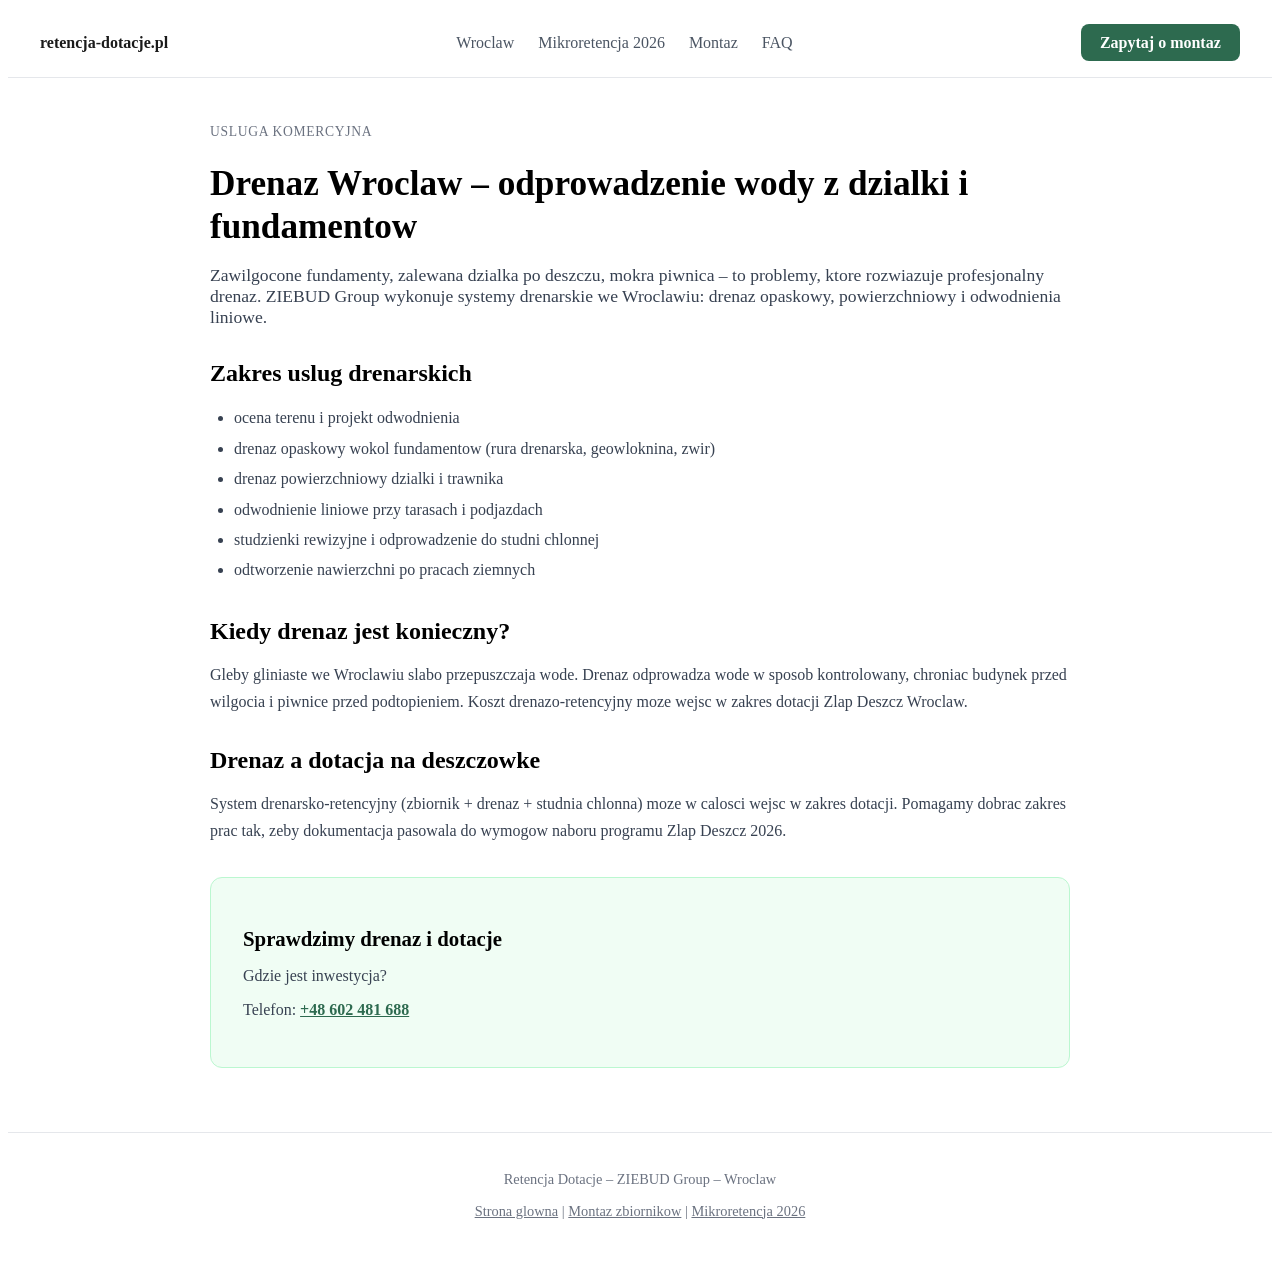
==== drenaz.html @ c76299e3 "add: strona drenaz.html – SEO fraza drenaż Wrocław This HTML file provides information about drainag" ====
<!DOCTYPE html>
<html lang="pl">
<head>
<meta charset="utf-8"/>
<meta name="viewport" content="width=device-width, initial-scale=1"/>
<title>Drenaz Wroclaw – montaz systemow drenarskich | Retencja Dotacje</title>
<meta name="description" content="Profesjonalny drenaz opaskowy i powierzchniowy we Wroclawiu. Odwodnienie dzialki, drenowanie fundamentow, odprowadzenie wody deszczowej. ZIEBUD Group – wykop, montaz, dokumentacja."/>
<meta property="og:title" content="Drenaz Wroclaw – montaz systemow drenarskich"/>
<meta property="og:description" content="Profesjonalny drenaz opaskowy i powierzchniowy we Wroclawiu. Odwodnienie dzialki i fundamentow."/>
<meta property="og:url" content="https://retencja-dotacje.pl/drenaz"/>
<link rel="canonical" href="https://retencja-dotacje.pl/drenaz"/>
</head>
<body>
<nav style="background:#fff;border-bottom:1px solid #e5e7eb;padding:1rem 2rem;display:flex;align-items:center;justify-content:space-between;flex-wrap:wrap;gap:1rem;">
<a href="/" style="font-weight:700;color:#1a1a1a;text-decoration:none;">retencja-dotacje.pl</a>
<div style="display:flex;gap:1.5rem;"><a href="/zlap-deszcz-wroclaw" style="color:#4b5563;text-decoration:none;">Wroclaw</a><a href="/mikroretencja-2026" style="color:#4b5563;text-decoration:none;">Mikroretencja 2026</a><a href="/montaz-zbiornikow-na-deszczowke-wroclaw" style="color:#4b5563;text-decoration:none;">Montaz</a><a href="/faq-zbiorniki-dotacje" style="color:#4b5563;text-decoration:none;">FAQ</a></div>
<a href="tel:+48602481688" style="background:#2d6a4f;color:#fff;padding:0.6rem 1.2rem;border-radius:8px;text-decoration:none;font-weight:600;">Zapytaj o montaz</a>
</nav>
<main style="max-width:860px;margin:0 auto;padding:2rem 1.5rem;">
<p style="font-size:0.85rem;color:#6b7280;text-transform:uppercase;letter-spacing:0.05em;">USLUGA KOMERCYJNA</p>
<h1 style="font-size:2.2rem;font-weight:800;line-height:1.2;margin-bottom:1rem;">Drenaz Wroclaw – odprowadzenie wody z dzialki i fundamentow</h1>
<p style="font-size:1.1rem;color:#374151;margin-bottom:2rem;">Zawilgocone fundamenty, zalewana dzialka po deszczu, mokra piwnica – to problemy, ktore rozwiazuje profesjonalny drenaz. ZIEBUD Group wykonuje systemy drenarskie we Wroclawiu: drenaz opaskowy, powierzchniowy i odwodnienia liniowe.</p>
<h2 style="font-size:1.5rem;font-weight:700;margin-bottom:1rem;">Zakres uslug drenarskich</h2>
<ul style="color:#374151;line-height:1.9;padding-left:1.5rem;margin-bottom:2rem;">
<li>ocena terenu i projekt odwodnienia</li>
<li>drenaz opaskowy wokol fundamentow (rura drenarska, geowloknina, zwir)</li>
<li>drenaz powierzchniowy dzialki i trawnika</li>
<li>odwodnienie liniowe przy tarasach i podjazdach</li>
<li>studzienki rewizyjne i odprowadzenie do studni chlonnej</li>
<li>odtworzenie nawierzchni po pracach ziemnych</li>
</ul>
<h2 style="font-size:1.5rem;font-weight:700;margin-bottom:1rem;">Kiedy drenaz jest konieczny?</h2>
<p style="color:#374151;line-height:1.7;margin-bottom:2rem;">Gleby gliniaste we Wroclawiu slabo przepuszczaja wode. Drenaz odprowadza wode w sposob kontrolowany, chroniac budynek przed wilgocia i piwnice przed podtopieniem. Koszt drenazo-retencyjny moze wejsc w zakres dotacji Zlap Deszcz Wroclaw.</p>
<h2 style="font-size:1.5rem;font-weight:700;margin-bottom:1rem;">Drenaz a dotacja na deszczowke</h2>
<p style="color:#374151;line-height:1.7;margin-bottom:2rem;">System drenarsko-retencyjny (zbiornik + drenaz + studnia chlonna) moze w calosci wejsc w zakres dotacji. Pomagamy dobrac zakres prac tak, zeby dokumentacja pasowala do wymogow naboru programu Zlap Deszcz 2026.</p>
<div style="background:#f0fdf4;border:1px solid #bbf7d0;border-radius:12px;padding:2rem;margin-bottom:2rem;">
<h2 style="font-size:1.3rem;font-weight:700;margin-bottom:1rem;">Sprawdzimy drenaz i dotacje</h2>
<p style="color:#374151;margin-bottom:1rem;">Gdzie jest inwestycja?</p>
<p style="margin-top:1rem;color:#374151;">Telefon: <a href="tel:+48602481688" style="color:#2d6a4f;font-weight:600;">+48 602 481 688</a></p>
</div>
</main>
<footer style="border-top:1px solid #e5e7eb;padding:1.5rem 2rem;text-align:center;color:#6b7280;font-size:0.9rem;">
<p>Retencja Dotacje – ZIEBUD Group – Wroclaw</p>
<p><a href="/" style="color:#6b7280;">Strona glowna</a> | <a href="/montaz-zbiornikow-na-deszczowke-wroclaw" style="color:#6b7280;">Montaz zbiornikow</a> | <a href="/mikroretencja-2026" style="color:#6b7280;">Mikroretencja 2026</a></p>
</footer>
</body>
</html>
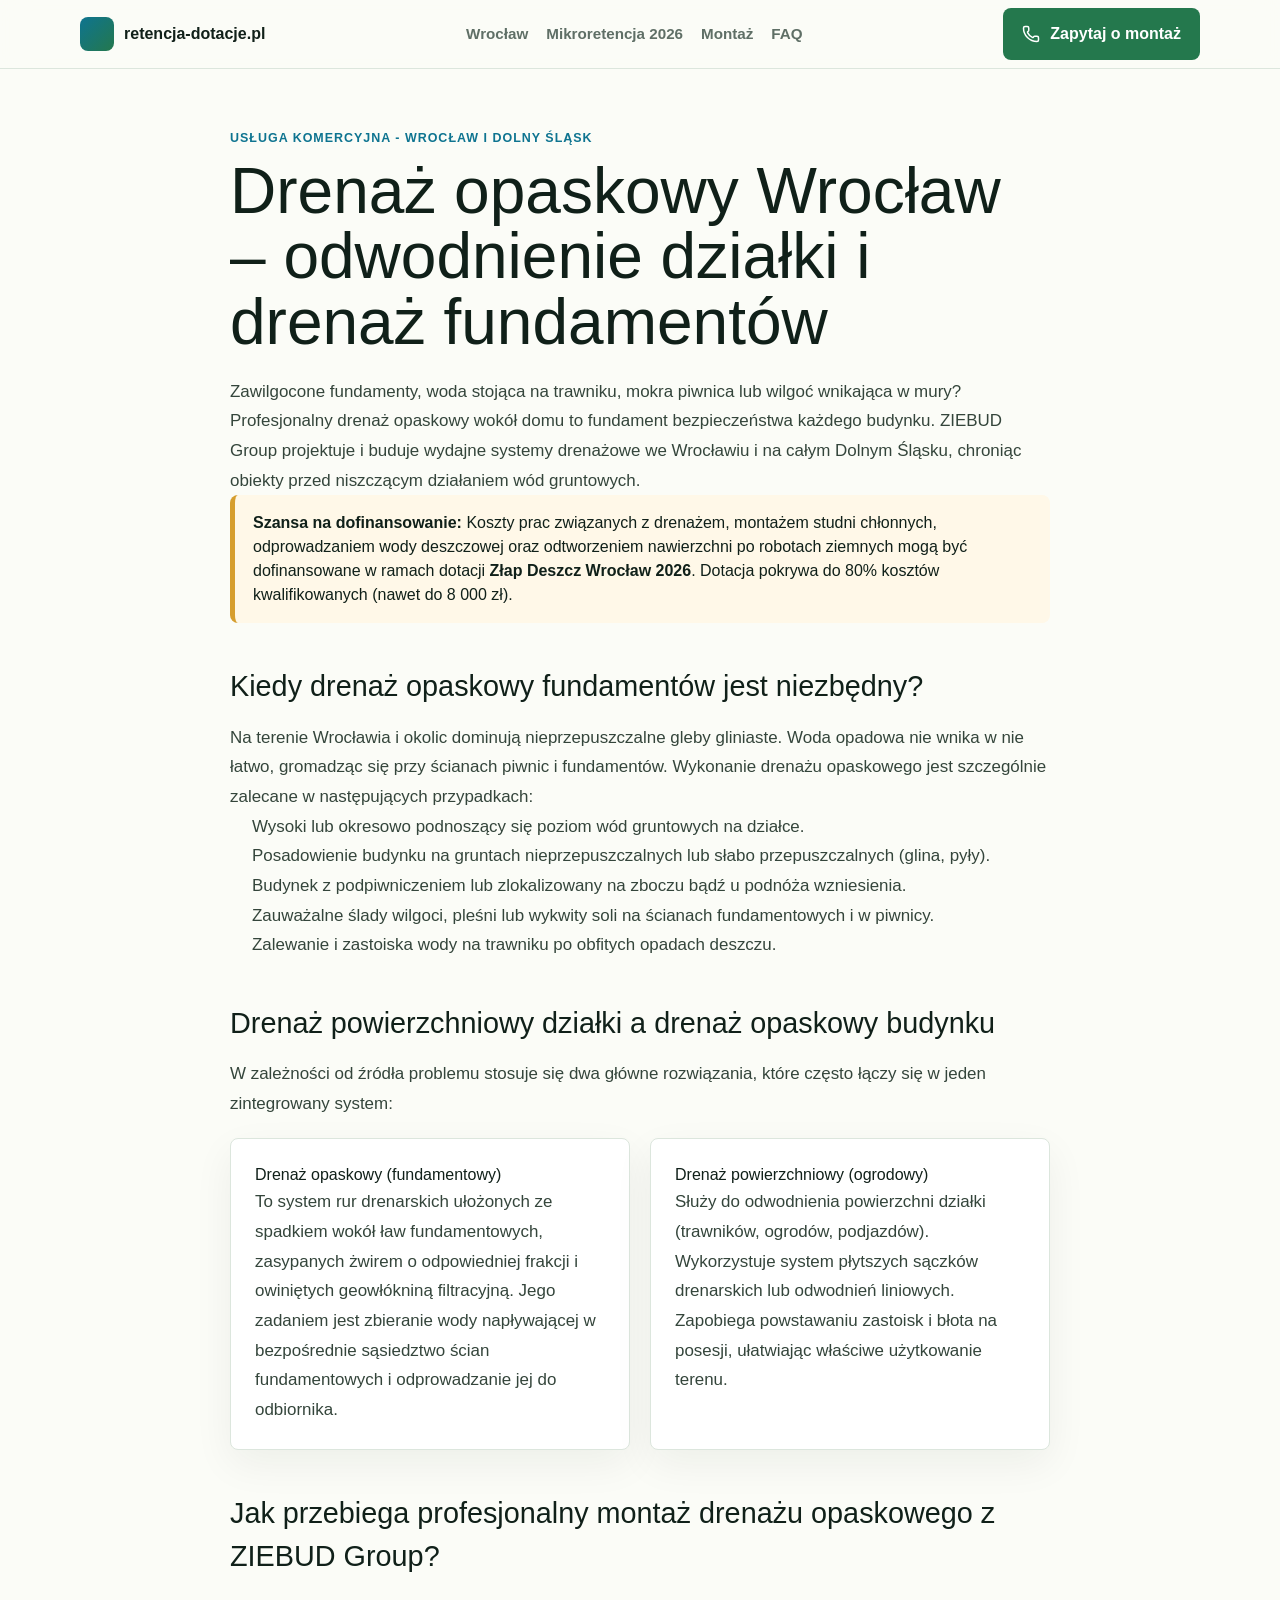
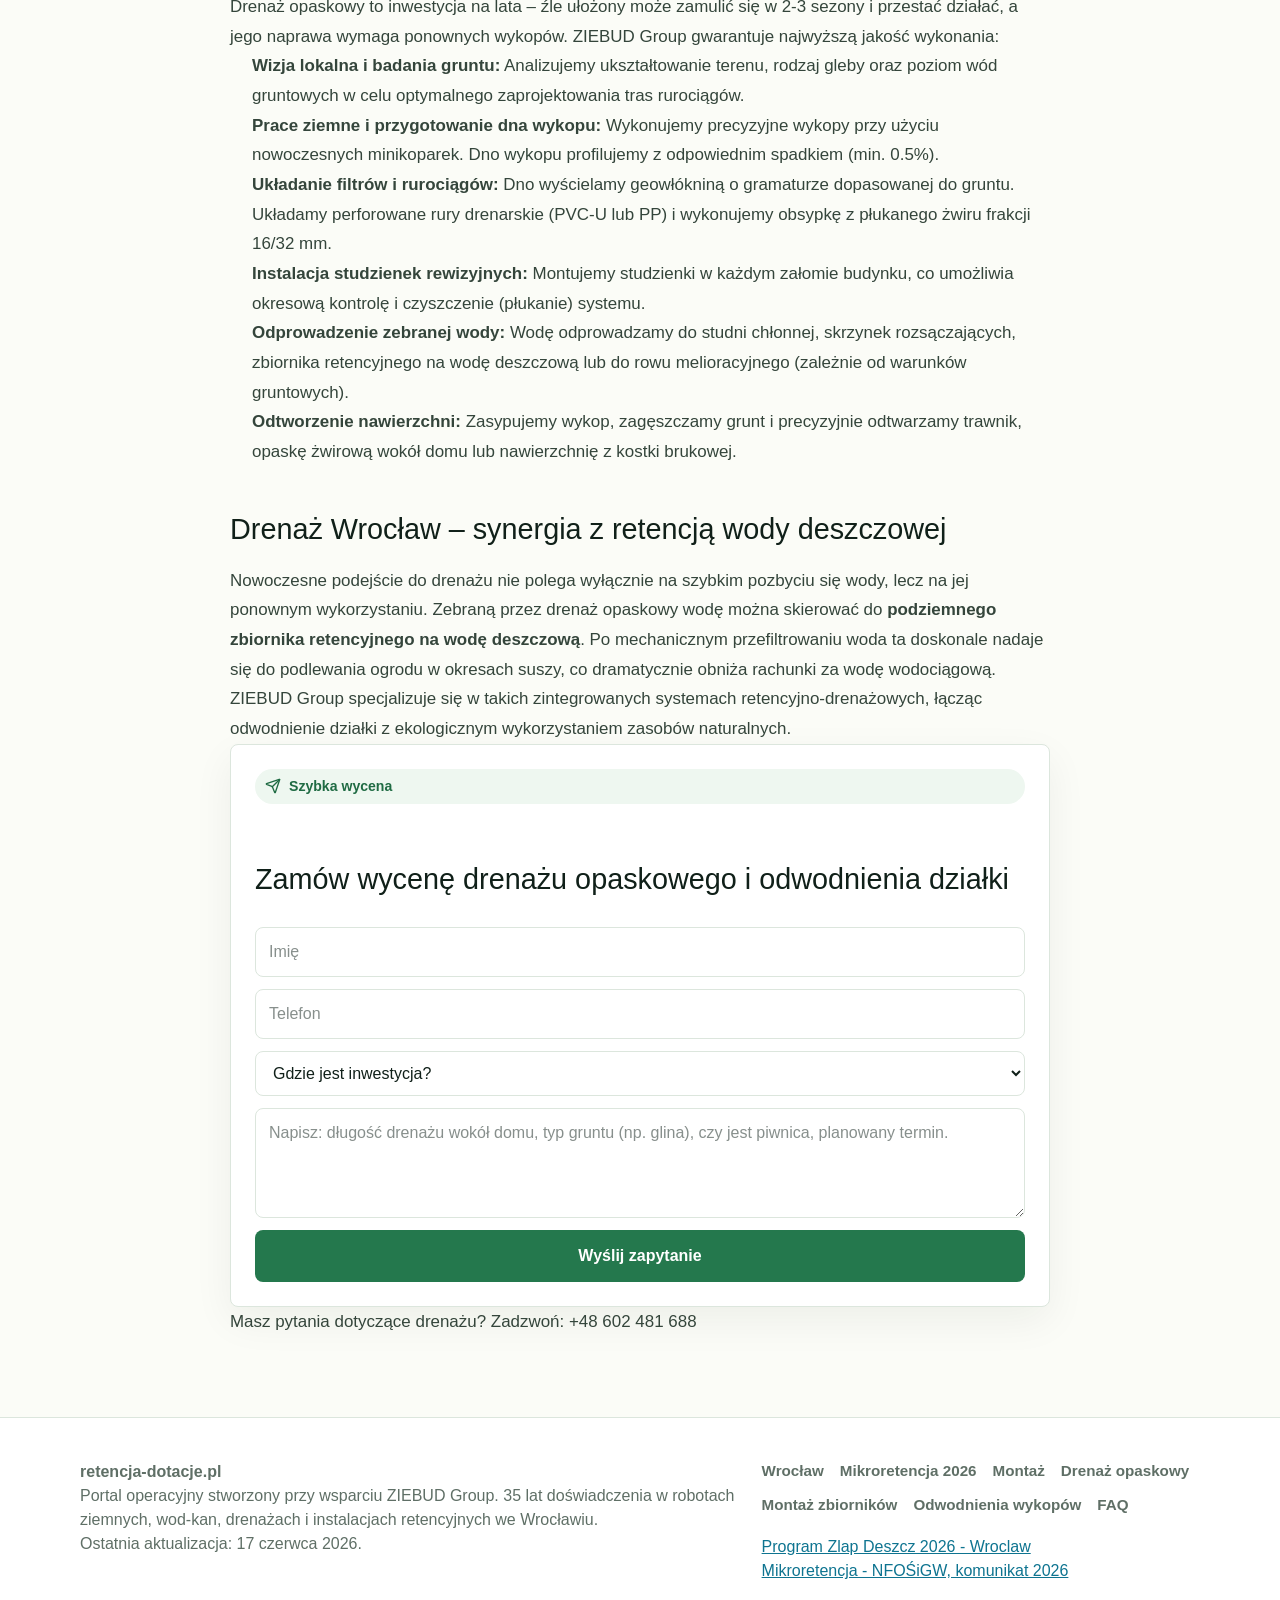
==== commit d37bc090: "Redesign drenazu i montazu zbiornikow, nowa strona odwodnienia wykopow, pelny interlinking stopki, s" ====
--- a/drenaz.html
+++ b/drenaz.html
@@ -1,47 +1,248 @@
 <!DOCTYPE html>
 <html lang="pl">
 <head>
-<meta charset="utf-8"/>
-<meta name="viewport" content="width=device-width, initial-scale=1"/>
-<title>Drenaz Wroclaw – montaz systemow drenarskich | Retencja Dotacje</title>
-<meta name="description" content="Profesjonalny drenaz opaskowy i powierzchniowy we Wroclawiu. Odwodnienie dzialki, drenowanie fundamentow, odprowadzenie wody deszczowej. ZIEBUD Group – wykop, montaz, dokumentacja."/>
-<meta property="og:title" content="Drenaz Wroclaw – montaz systemow drenarskich"/>
-<meta property="og:description" content="Profesjonalny drenaz opaskowy i powierzchniowy we Wroclawiu. Odwodnienie dzialki i fundamentow."/>
-<meta property="og:url" content="https://retencja-dotacje.pl/drenaz"/>
-<link rel="canonical" href="https://retencja-dotacje.pl/drenaz"/>
+  <meta charset="utf-8"/>
+  <meta name="viewport" content="width=device-width, initial-scale=1"/>
+  <link rel="stylesheet" href="/_next/static/css/0559495da978e149.css" data-precedence="next"/>
+  <title>Drenaż opaskowy Wrocław – drenaż fundamentów i odwodnienie działki | Retencja Dotacje</title>
+  <meta name="description" content="Profesjonalny drenaż opaskowy, drenaż fundamentów oraz odwodnienie działki we Wrocławiu. ZIEBUD Group - 35 lat doświadczenia. Sprawdź dotacje Złap Deszcz 2026!"/>
+  <meta property="og:title" content="Drenaż opaskowy i drenaż fundamentów Wrocław | Retencja Dotacje"/>
+  <meta property="og:description" content="Profesjonalny drenaż opaskowy, drenaż fundamentów oraz odwodnienie działki we Wrocławiu. Zabezpiecz budynek przed wilgocią z dotacją Złap Deszcz."/>
+  <meta property="og:url" content="https://retencja-dotacje.pl/drenaz"/>
+  <meta property="og:site_name" content="retencja-dotacje.pl"/>
+  <meta property="og:locale" content="pl_PL"/>
+  <meta property="og:type" content="article"/>
+  <link rel="canonical" href="https://retencja-dotacje.pl/drenaz"/>
 </head>
 <body>
-<nav style="background:#fff;border-bottom:1px solid #e5e7eb;padding:1rem 2rem;display:flex;align-items:center;justify-content:space-between;flex-wrap:wrap;gap:1rem;">
-<a href="/" style="font-weight:700;color:#1a1a1a;text-decoration:none;">retencja-dotacje.pl</a>
-<div style="display:flex;gap:1.5rem;"><a href="/zlap-deszcz-wroclaw" style="color:#4b5563;text-decoration:none;">Wroclaw</a><a href="/mikroretencja-2026" style="color:#4b5563;text-decoration:none;">Mikroretencja 2026</a><a href="/montaz-zbiornikow-na-deszczowke-wroclaw" style="color:#4b5563;text-decoration:none;">Montaz</a><a href="/faq-zbiorniki-dotacje" style="color:#4b5563;text-decoration:none;">FAQ</a></div>
-<a href="tel:+48602481688" style="background:#2d6a4f;color:#fff;padding:0.6rem 1.2rem;border-radius:8px;text-decoration:none;font-weight:600;">Zapytaj o montaz</a>
-</nav>
-<main style="max-width:860px;margin:0 auto;padding:2rem 1.5rem;">
-<p style="font-size:0.85rem;color:#6b7280;text-transform:uppercase;letter-spacing:0.05em;">USLUGA KOMERCYJNA</p>
-<h1 style="font-size:2.2rem;font-weight:800;line-height:1.2;margin-bottom:1rem;">Drenaz Wroclaw – odprowadzenie wody z dzialki i fundamentow</h1>
-<p style="font-size:1.1rem;color:#374151;margin-bottom:2rem;">Zawilgocone fundamenty, zalewana dzialka po deszczu, mokra piwnica – to problemy, ktore rozwiazuje profesjonalny drenaz. ZIEBUD Group wykonuje systemy drenarskie we Wroclawiu: drenaz opaskowy, powierzchniowy i odwodnienia liniowe.</p>
-<h2 style="font-size:1.5rem;font-weight:700;margin-bottom:1rem;">Zakres uslug drenarskich</h2>
-<ul style="color:#374151;line-height:1.9;padding-left:1.5rem;margin-bottom:2rem;">
-<li>ocena terenu i projekt odwodnienia</li>
-<li>drenaz opaskowy wokol fundamentow (rura drenarska, geowloknina, zwir)</li>
-<li>drenaz powierzchniowy dzialki i trawnika</li>
-<li>odwodnienie liniowe przy tarasach i podjazdach</li>
-<li>studzienki rewizyjne i odprowadzenie do studni chlonnej</li>
-<li>odtworzenie nawierzchni po pracach ziemnych</li>
-</ul>
-<h2 style="font-size:1.5rem;font-weight:700;margin-bottom:1rem;">Kiedy drenaz jest konieczny?</h2>
-<p style="color:#374151;line-height:1.7;margin-bottom:2rem;">Gleby gliniaste we Wroclawiu slabo przepuszczaja wode. Drenaz odprowadza wode w sposob kontrolowany, chroniac budynek przed wilgocia i piwnice przed podtopieniem. Koszt drenazo-retencyjny moze wejsc w zakres dotacji Zlap Deszcz Wroclaw.</p>
-<h2 style="font-size:1.5rem;font-weight:700;margin-bottom:1rem;">Drenaz a dotacja na deszczowke</h2>
-<p style="color:#374151;line-height:1.7;margin-bottom:2rem;">System drenarsko-retencyjny (zbiornik + drenaz + studnia chlonna) moze w calosci wejsc w zakres dotacji. Pomagamy dobrac zakres prac tak, zeby dokumentacja pasowala do wymogow naboru programu Zlap Deszcz 2026.</p>
-<div style="background:#f0fdf4;border:1px solid #bbf7d0;border-radius:12px;padding:2rem;margin-bottom:2rem;">
-<h2 style="font-size:1.3rem;font-weight:700;margin-bottom:1rem;">Sprawdzimy drenaz i dotacje</h2>
-<p style="color:#374151;margin-bottom:1rem;">Gdzie jest inwestycja?</p>
-<p style="margin-top:1rem;color:#374151;">Telefon: <a href="tel:+48602481688" style="color:#2d6a4f;font-weight:600;">+48 602 481 688</a></p>
-</div>
-</main>
-<footer style="border-top:1px solid #e5e7eb;padding:1.5rem 2rem;text-align:center;color:#6b7280;font-size:0.9rem;">
-<p>Retencja Dotacje – ZIEBUD Group – Wroclaw</p>
-<p><a href="/" style="color:#6b7280;">Strona glowna</a> | <a href="/montaz-zbiornikow-na-deszczowke-wroclaw" style="color:#6b7280;">Montaz zbiornikow</a> | <a href="/mikroretencja-2026" style="color:#6b7280;">Mikroretencja 2026</a></p>
-</footer>
+  <div hidden=""><!--$--><!--/$--></div>
+  
+  <!-- JSON-LD Local Business -->
+  <script type="application/ld+json">
+  {
+    "@context": "https://schema.org",
+    "@type": "LocalBusiness",
+    "name": "Retencja Dotacje by ZIEBUD Group",
+    "url": "https://retencja-dotacje.pl",
+    "telephone": "+48 602 481 688",
+    "email": "ziebudexpert@gmail.com",
+    "areaServed": ["Wroclaw", "Dolny Slask"],
+    "description": "Portal operacyjny o dotacjach na deszczowke i mikroretencje, tworzony przy wsparciu ZIEBUD Group.",
+    "knowsAbout": ["zbiorniki na deszczowke", "mikroretencja", "Zlap Deszcz Wroclaw", "montaz zbiornikow podziemnych", "drenaż opaskowy", "odwodnienia wykopów"]
+  }
+  </script>
+  
+  <!-- JSON-LD Article -->
+  <script type="application/ld+json">
+  {
+    "@context": "https://schema.org",
+    "@type": "Article",
+    "headline": "Drenaż opaskowy Wrocław – drenaż fundamentów i odwodnienie działki",
+    "description": "Profesjonalny drenaż opaskowy, drenaż fundamentów oraz odwodnienie działki we Wrocławiu. Zabezpiecz budynek przed wodą gruntową i deszczówką.",
+    "dateModified": "2026-06-17",
+    "inLanguage": "pl-PL",
+    "author": {
+      "@type": "Organization",
+      "name": "ZIEBUD Group"
+    },
+    "publisher": {
+      "@type": "Organization",
+      "name": "ZIEBUD Group"
+    },
+    "mainEntityOfPage": "https://retencja-dotacje.pl/drenaz"
+  }
+  </script>
+
+  <!-- JSON-LD Service -->
+  <script type="application/ld+json">
+  {
+    "@context": "https://schema.org",
+    "@type": "Service",
+    "name": "Montaż drenażu opaskowego i odwodnień",
+    "provider": {
+      "@type": "LocalBusiness",
+      "name": "ZIEBUD Group"
+    },
+    "areaServed": {
+      "@type": "State",
+      "name": "Dolnośląskie"
+    },
+    "description": "Kompleksowe odwodnienie działki, drenaż fundamentów, montaż studni chłonnych i odprowadzanie deszczówki do gruntu.",
+    "offers": {
+      "@type": "Offer",
+      "priceCurrency": "PLN"
+    }
+  }
+  </script>
+
+  <header class="nav">
+    <div class="container nav-inner">
+      <a class="brand" href="/">
+        <span class="brand-mark" aria-hidden="true"></span>
+        <span>retencja-dotacje.pl</span>
+      </a>
+      <nav class="nav-links" aria-label="Glowne">
+        <a href="/zlap-deszcz-wroclaw">Wrocław</a>
+        <a href="/mikroretencja-2026">Mikroretencja 2026</a>
+        <a href="/montaz-zbiornikow-na-deszczowke-wroclaw">Montaż</a>
+        <a href="/faq-zbiorniki-dotacje">FAQ</a>
+      </nav>
+      <a class="button" href="tel:+48602481688">
+        <svg xmlns="http://www.w3.org/2000/svg" width="18" height="18" viewBox="0 0 24 24" fill="none" stroke="currentColor" stroke-width="2" stroke-linecap="round" stroke-linejoin="round" class="lucide lucide-phone" aria-hidden="true">
+          <path d="M13.832 16.568a1 1 0 0 0 1.213-.303l.355-.465A2 2 0 0 1 17 15h3a2 2 0 0 1 2 2v3a2 2 0 0 1-2 2A18 18 0 0 1 2 4a2 2 0 0 1 2-2h3a2 2 0 0 1 2 2v3a2 2 0 0 1-.8 1.6l-.468.351a1 1 0 0 0-.292 1.233 14 14 0 0 0 6.392 6.384"></path>
+        </svg>
+        <span>Zapytaj o montaż</span>
+      </a>
+    </div>
+  </header>
+
+  <main class="article">
+    <span class="eyebrow">Usługa komercyjna - Wrocław i Dolny Śląsk</span>
+    <h1>Drenaż opaskowy Wrocław – odwodnienie działki i drenaż fundamentów</h1>
+    <p class="lead">Zawilgocone fundamenty, woda stojąca na trawniku, mokra piwnica lub wilgoć wnikająca w mury? Profesjonalny drenaż opaskowy wokół domu to fundament bezpieczeństwa każdego budynku. ZIEBUD Group projektuje i buduje wydajne systemy drenażowe we Wrocławiu i na całym Dolnym Śląsku, chroniąc obiekty przed niszczącym działaniem wód gruntowych.</p>
+    
+    <div class="notice">
+      <strong>Szansa na dofinansowanie:</strong> Koszty prac związanych z drenażem, montażem studni chłonnych, odprowadzaniem wody deszczowej oraz odtworzeniem nawierzchni po robotach ziemnych mogą być dofinansowane w ramach dotacji <strong>Złap Deszcz Wrocław 2026</strong>. Dotacja pokrywa do 80% kosztów kwalifikowanych (nawet do 8 000 zł).
+    </div>
+
+    <h2>Kiedy drenaż opaskowy fundamentów jest niezbędny?</h2>
+    <p>Na terenie Wrocławia i okolic dominują nieprzepuszczalne gleby gliniaste. Woda opadowa nie wnika w nie łatwo, gromadząc się przy ścianach piwnic i fundamentów. Wykonanie drenażu opaskowego jest szczególnie zalecane w następujących przypadkach:</p>
+    <ul>
+      <li>Wysoki lub okresowo podnoszący się poziom wód gruntowych na działce.</li>
+      <li>Posadowienie budynku na gruntach nieprzepuszczalnych lub słabo przepuszczalnych (glina, pyły).</li>
+      <li>Budynek z podpiwniczeniem lub zlokalizowany na zboczu bądź u podnóża wzniesienia.</li>
+      <li>Zauważalne ślady wilgoci, pleśni lub wykwity soli na ścianach fundamentowych i w piwnicy.</li>
+      <li>Zalewanie i zastoiska wody na trawniku po obfitych opadach deszczu.</li>
+    </ul>
+
+    <h2>Drenaż powierzchniowy działki a drenaż opaskowy budynku</h2>
+    <p>W zależności od źródła problemu stosuje się dwa główne rozwiązania, które często łączy się w jeden zintegrowany system:</p>
+    <div class="grid" style="grid-template-columns: repeat(auto-fit, minmax(280px, 1fr)); gap: 20px; margin: 20px 0;">
+      <div class="card">
+        <h3>Drenaż opaskowy (fundamentowy)</h3>
+        <p>To system rur drenarskich ułożonych ze spadkiem wokół ław fundamentowych, zasypanych żwirem o odpowiedniej frakcji i owiniętych geowłókniną filtracyjną. Jego zadaniem jest zbieranie wody napływającej w bezpośrednie sąsiedztwo ścian fundamentowych i odprowadzanie jej do odbiornika.</p>
+      </div>
+      <div class="card">
+        <h3>Drenaż powierzchniowy (ogrodowy)</h3>
+        <p>Służy do odwodnienia powierzchni działki (trawników, ogrodów, podjazdów). Wykorzystuje system płytszych sączków drenarskich lub odwodnień liniowych. Zapobiega powstawaniu zastoisk i błota na posesji, ułatwiając właściwe użytkowanie terenu.</p>
+      </div>
+    </div>
+
+    <h2>Jak przebiega profesjonalny montaż drenażu opaskowego z ZIEBUD Group?</h2>
+    <p>Drenaż opaskowy to inwestycja na lata – źle ułożony może zamulić się w 2-3 sezony i przestać działać, a jego naprawa wymaga ponownych wykopów. ZIEBUD Group gwarantuje najwyższą jakość wykonania:</p>
+    <ol>
+      <li><strong>Wizja lokalna i badania gruntu:</strong> Analizujemy ukształtowanie terenu, rodzaj gleby oraz poziom wód gruntowych w celu optymalnego zaprojektowania tras rurociągów.</li>
+      <li><strong>Prace ziemne i przygotowanie dna wykopu:</strong> Wykonujemy precyzyjne wykopy przy użyciu nowoczesnych minikoparek. Dno wykopu profilujemy z odpowiednim spadkiem (min. 0.5%).</li>
+      <li><strong>Układanie filtrów i rurociągów:</strong> Dno wyścielamy geowłókniną o gramaturze dopasowanej do gruntu. Układamy perforowane rury drenarskie (PVC-U lub PP) i wykonujemy obsypkę z płukanego żwiru frakcji 16/32 mm.</li>
+      <li><strong>Instalacja studzienek rewizyjnych:</strong> Montujemy studzienki w każdym załomie budynku, co umożliwia okresową kontrolę i czyszczenie (płukanie) systemu.</li>
+      <li><strong>Odprowadzenie zebranej wody:</strong> Wodę odprowadzamy do studni chłonnej, skrzynek rozsączających, zbiornika retencyjnego na wodę deszczową lub do rowu melioracyjnego (zależnie od warunków gruntowych).</li>
+      <li><strong>Odtworzenie nawierzchni:</strong> Zasypujemy wykop, zagęszczamy grunt i precyzyjnie odtwarzamy trawnik, opaskę żwirową wokół domu lub nawierzchnię z kostki brukowej.</li>
+    </ol>
+
+    <h2>Drenaż Wrocław – synergia z retencją wody deszczowej</h2>
+    <p>Nowoczesne podejście do drenażu nie polega wyłącznie na szybkim pozbyciu się wody, lecz na jej ponownym wykorzystaniu. Zebraną przez drenaż opaskowy wodę można skierować do <strong>podziemnego zbiornika retencyjnego na wodę deszczową</strong>. Po mechanicznym przefiltrowaniu woda ta doskonale nadaje się do podlewania ogrodu w okresach suszy, co dramatycznie obniża rachunki za wodę wodociągową. ZIEBUD Group specjalizuje się w takich zintegrowanych systemach retencyjno-drenażowych, łącząc odwodnienie działki z ekologicznym wykorzystaniem zasobów naturalnych.</p>
+
+    <!-- Formularz kontaktowy -->
+    <form class="card form" id="kontakt" action="javascript:throw new Error(&#x27;React form unexpectedly submitted.&#x27;)">
+      <span class="pill">
+        <svg xmlns="http://www.w3.org/2000/svg" width="16" height="16" viewBox="0 0 24 24" fill="none" stroke="currentColor" stroke-width="2" stroke-linecap="round" stroke-linejoin="round" class="lucide lucide-send" aria-hidden="true">
+          <path d="M14.536 21.686a.5.5 0 0 0 .937-.024l6.5-19a.496.496 0 0 0-.635-.635l-19 6.5a.5.5 0 0 0-.024.937l7.93 3.18a2 2 0 0 1 1.112 1.11z"></path>
+          <path d="m21.854 2.147-10.94 10.939"></path>
+        </svg>
+        Szybka wycena
+      </span>
+      <h2>Zamów wycenę drenażu opaskowego i odwodnienia działki</h2>
+      <input aria-label="Imie" placeholder="Imię" required="" name="name"/>
+      <input aria-label="Telefon" placeholder="Telefon" required="" name="phone"/>
+      <select aria-label="Lokalizacja" name="location" required="">
+        <option value="">Gdzie jest inwestycja?</option>
+        <option>Wrocław</option>
+        <option>Dolny Śląsk</option>
+        <option>Inny region</option>
+      </select>
+      <textarea aria-label="Opis" name="message" placeholder="Napisz: długość drenażu wokół domu, typ gruntu (np. glina), czy jest piwnica, planowany termin." required=""></textarea>
+      <input style="display:none" tabindex="-1" aria-hidden="true" name="company"/>
+      <button class="button" type="submit">Wyślij zapytanie</button>
+    </form>
+
+    <p class="lead">Masz pytania dotyczące drenażu? Zadzwoń: <a href="tel:+48602481688">+48 602 481 688</a></p>
+  </main>
+
+  <footer class="footer">
+    <div class="container grid" style="grid-template-columns:1.2fr 0.8fr;gap:24px">
+      <div>
+        <strong>retencja-dotacje.pl</strong>
+        <p>Portal operacyjny stworzony przy wsparciu ZIEBUD Group. 35 lat doświadczenia w robotach ziemnych, wod-kan, drenażach i instalacjach retencyjnych we Wrocławiu.</p>
+        <p>Ostatnia aktualizacja: 17 czerwca 2026.</p>
+      </div>
+      <div class="grid">
+        <div class="nav-links" style="display:flex;flex-wrap:wrap;gap:12px 16px">
+          <a href="/zlap-deszcz-wroclaw">Wrocław</a>
+          <a href="/mikroretencja-2026">Mikroretencja 2026</a>
+          <a href="/montaz-zbiornikow-na-deszczowke-wroclaw">Montaż</a>
+          <a href="/drenaz">Drenaż opaskowy</a>
+          <a href="/montaz-zbiornikow-retencyjnych">Montaż zbiorników</a>
+          <a href="/odwodnienia-wykopow">Odwodnienia wykopów</a>
+          <a href="/faq-zbiorniki-dotacje">FAQ</a>
+        </div>
+        <div class="source-list">
+          <p><a href="https://www.wroclaw.pl/zielony-wroclaw/zlap-deszcz" rel="noreferrer" target="_blank">Program Zlap Deszcz 2026 - Wroclaw</a></p>
+          <p><a href="https://www.gov.pl/web/nfosigw/mikroretencja-w-domach-i-ogrodach--wkrotce-nabory-dla-grantobiorcow" rel="noreferrer" target="_blank">Mikroretencja - NFOŚiGW, komunikat 2026</a></p>
+        </div>
+      </div>
+    </div>
+  </footer>
+
+  <script>
+    document.getElementById('kontakt').addEventListener('submit', async function(e) {
+      e.preventDefault();
+      var form = e.target;
+      var formData = new FormData(form);
+      var data = Object.fromEntries(formData.entries());
+      
+      // basic honey pot check
+      if (data.company) return;
+      
+      var submitButton = form.querySelector('button[type="submit"]');
+      var originalText = submitButton.textContent;
+      submitButton.disabled = true;
+      submitButton.textContent = 'Wysyłanie...';
+      
+      try {
+        var response = await fetch('/api/lead', {
+          method: 'POST',
+          headers: { 'Content-Type': 'application/json' },
+          body: JSON.stringify(data)
+        });
+        if (response.ok) {
+          var p = document.createElement('p');
+          p.className = 'notice';
+          p.textContent = 'Dziękujemy! Zapytanie zostało pomyślnie wysłane. Skontaktujemy się z Tobą wkrótce.';
+          form.appendChild(p);
+          submitButton.textContent = 'Wysłano';
+          return;
+        }
+      } catch(err) {
+        console.warn("API lead failed, falling back to mailto", err);
+      }
+      
+      // Fallback to mailto
+      var subject = encodeURIComponent("Zapytanie ze strony: Drenaż opaskowy");
+      var body = encodeURIComponent(
+        "Imię: " + (data.name || "") + "\n" +
+        "Telefon: " + (data.phone || "") + "\n" +
+        "Lokalizacja: " + (data.location || "") + "\n" +
+        "Opis: " + (data.message || "")
+      );
+      window.location.href = "mailto:ziebudexpert@gmail.com?subject=" + subject + "&body=" + body;
+      
+      var p = document.createElement('p');
+      p.className = 'notice';
+      p.textContent = 'Otwarto program pocztowy. Jeżeli mail się nie utworzył automatycznie, prosimy o kontakt pod numerem +48 602 481 688.';
+      form.appendChild(p);
+      submitButton.disabled = false;
+      submitButton.textContent = originalText;
+    });
+  </script>
 </body>
 </html>
--- a/_next/static/css/0559495da978e149.css
+++ b/_next/static/css/0559495da978e149.css
@@ -0,0 +1 @@
+/*! tailwindcss v4.3.0 | MIT License | https://tailwindcss.com */@layer theme{:host,:root{--font-sans:ui-sans-serif,system-ui,sans-serif,"Apple Color Emoji","Segoe UI Emoji","Segoe UI Symbol","Noto Color Emoji";--font-mono:ui-monospace,SFMono-Regular,Menlo,Monaco,Consolas,"Liberation Mono","Courier New",monospace;--default-font-family:var(--font-sans);--default-mono-font-family:var(--font-mono)}}@layer base{*,::backdrop,:after,:before{box-sizing:border-box;border:0 solid;margin:0;padding:0}::file-selector-button{box-sizing:border-box;border:0 solid;margin:0;padding:0}:host,html{-webkit-text-size-adjust:100%;tab-size:4;line-height:1.5;font-family:var(--default-font-family,ui-sans-serif,system-ui,sans-serif,"Apple Color Emoji","Segoe UI Emoji","Segoe UI Symbol","Noto Color Emoji");font-feature-settings:var(--default-font-feature-settings,normal);font-variation-settings:var(--default-font-variation-settings,normal);-webkit-tap-highlight-color:transparent}hr{height:0;color:inherit;border-top-width:1px}abbr:where([title]){-webkit-text-decoration:underline dotted;text-decoration:underline dotted}h1,h2,h3,h4,h5,h6{font-size:inherit;font-weight:inherit}a{color:inherit;-webkit-text-decoration:inherit;text-decoration:inherit}b,strong{font-weight:bolder}code,kbd,pre,samp{font-family:var(--default-mono-font-family,ui-monospace,SFMono-Regular,Menlo,Monaco,Consolas,"Liberation Mono","Courier New",monospace);font-feature-settings:var(--default-mono-font-feature-settings,normal);font-variation-settings:var(--default-mono-font-variation-settings,normal);font-size:1em}small{font-size:80%}sub,sup{vertical-align:baseline;font-size:75%;line-height:0;position:relative}sub{bottom:-.25em}sup{top:-.5em}table{text-indent:0;border-color:inherit;border-collapse:collapse}:-moz-focusring{outline:auto}progress{vertical-align:baseline}summary{display:list-item}menu,ol,ul{list-style:none}audio,canvas,embed,iframe,img,object,svg,video{vertical-align:middle;display:block}img,video{max-width:100%;height:auto}button,input,optgroup,select,textarea{font:inherit;font-feature-settings:inherit;font-variation-settings:inherit;letter-spacing:inherit;color:inherit;opacity:1;background-color:#0000;border-radius:0}::file-selector-button{font:inherit;font-feature-settings:inherit;font-variation-settings:inherit;letter-spacing:inherit;color:inherit;opacity:1;background-color:#0000;border-radius:0}:where(select:is([multiple],[size])) optgroup{font-weight:bolder}:where(select:is([multiple],[size])) optgroup option{padding-inline-start:20px}::file-selector-button{margin-inline-end:4px}::placeholder{opacity:1}@supports (not ((-webkit-appearance:-apple-pay-button))) or (contain-intrinsic-size:1px){::placeholder{color:currentColor}@supports (color:color-mix(in lab,red,red)){::placeholder{color:color-mix(in oklab,currentcolor 50%,transparent)}}}textarea{resize:vertical}::-webkit-search-decoration{-webkit-appearance:none}::-webkit-date-and-time-value{min-height:1lh;text-align:inherit}::-webkit-datetime-edit{display:inline-flex}::-webkit-datetime-edit-fields-wrapper{padding:0}::-webkit-datetime-edit,::-webkit-datetime-edit-year-field{padding-block:0}::-webkit-datetime-edit-day-field,::-webkit-datetime-edit-month-field{padding-block:0}::-webkit-datetime-edit-hour-field,::-webkit-datetime-edit-minute-field{padding-block:0}::-webkit-datetime-edit-millisecond-field,::-webkit-datetime-edit-second-field{padding-block:0}::-webkit-datetime-edit-meridiem-field{padding-block:0}::-webkit-calendar-picker-indicator{line-height:1}:-moz-ui-invalid{box-shadow:none}button,input:where([type=button],[type=reset],[type=submit]){appearance:button}::file-selector-button{appearance:button}::-webkit-inner-spin-button,::-webkit-outer-spin-button{height:auto}[hidden]:where(:not([hidden=until-found])){display:none!important}}@layer components;@layer utilities{.container{width:100%}@media (min-width:40rem){.container{max-width:40rem}}@media (min-width:48rem){.container{max-width:48rem}}@media (min-width:64rem){.container{max-width:64rem}}@media (min-width:80rem){.container{max-width:80rem}}@media (min-width:96rem){.container{max-width:96rem}}.flex{display:flex}.grid{display:grid}}:root{--ink:#102019;--muted:#5f6f66;--paper:#fbfcf7;--line:#dce6dd;--leaf:#24784d;--water:#0e7490;--sun:#d69e2e;--clay:#8f4b2f}*{box-sizing:border-box}html{scroll-behavior:smooth}body{background:var(--paper);color:var(--ink);letter-spacing:0;margin:0;font-family:Arial,Helvetica,sans-serif}a{color:inherit;text-decoration:none}button,input,select,textarea{font:inherit}.container{width:min(1120px,100% - 32px);margin:0 auto}.eyebrow{color:var(--water);letter-spacing:.08em;text-transform:uppercase;font-size:.78rem;font-weight:800}.section{padding:72px 0}.section-title{margin:10px 0 18px;font-size:clamp(2rem,4vw,3.4rem);line-height:1.04}.lead{color:var(--muted);font-size:1.12rem;line-height:1.7}.grid{gap:18px;display:grid}.card{border:1px solid var(--line);background:#fff;border-radius:8px;padding:24px;box-shadow:0 14px 40px #1020190f}.button{background:var(--leaf);color:#fff;cursor:pointer;border:1px solid #0000;border-radius:8px;justify-content:center;align-items:center;gap:10px;min-height:48px;padding:13px 18px;font-weight:800;display:inline-flex}.button.secondary{color:var(--ink);border-color:var(--line);background:#fff}.pill{color:#1f6b43;background:#eef7f0;border-radius:999px;align-items:center;gap:8px;padding:7px 10px;font-size:.88rem;font-weight:800;display:inline-flex}.hero{background:linear-gradient(#fbfcf7b3,#fbfcf7 92%),url(/rain-garden.svg) 50%/cover no-repeat;min-height:86vh;padding:18px 0 40px}.hero,.hero-inner{align-items:end;display:grid}.hero-inner{grid-template-columns:minmax(0,1.2fr) minmax(320px,.8fr);gap:28px}.hero h1{max-width:920px;margin:16px 0 20px;font-size:clamp(2.7rem,6vw,5.5rem);line-height:.98}.hero-panel{border:1px solid var(--line);background:#ffffffeb;border-radius:8px;padding:22px}.nav{z-index:20;-webkit-backdrop-filter:blur(14px);backdrop-filter:blur(14px);border-bottom:1px solid var(--line);background:#fbfcf7e6;position:sticky;top:0}.nav-inner{justify-content:space-between;gap:16px;height:68px}.nav-inner,.nav-links{align-items:center;display:flex}.nav-links{color:var(--muted);gap:18px;font-size:.95rem;font-weight:700}.brand{align-items:center;gap:10px;font-weight:900;display:flex}.brand-mark{background:linear-gradient(135deg,var(--water),var(--leaf));border-radius:8px;width:34px;height:34px}.stat-row{grid-template-columns:repeat(3,1fr);gap:12px;margin-top:22px;display:grid}.stat{border:1px solid var(--line);background:#fff;border-radius:8px;padding:14px}.stat strong{font-size:1.4rem;display:block}.two-col{grid-template-columns:.9fr 1.1fr;align-items:start;gap:28px;display:grid}.route-grid{grid-template-columns:repeat(3,minmax(0,1fr))}.route-card{flex-direction:column;justify-content:space-between;min-height:280px;display:flex}.article{max-width:820px;margin:0 auto;padding:56px 0 80px}.article h1{margin:10px 0 22px;font-size:clamp(2.2rem,5vw,4.4rem);line-height:1.02}.article h2{margin:42px 0 14px;font-size:1.8rem}.article li,.article p{color:#34453b;font-size:1.06rem;line-height:1.75}.article ol,.article ul{padding-left:22px}.source-list a{color:var(--water);text-decoration:underline}.form{gap:12px;display:grid}.form input,.form select,.form textarea{border:1px solid var(--line);background:#fff;border-radius:8px;width:100%;padding:12px 13px}.form textarea{resize:vertical;min-height:110px}.notice{border-left:5px solid var(--sun);background:#fff8e8;border-radius:8px;padding:16px 18px}.footer{border-top:1px solid var(--line);color:var(--muted);background:#fff;padding:42px 0}@media (max-width:860px){.hero-inner,.route-grid,.two-col{grid-template-columns:1fr}.nav-links{display:none}.stat-row{grid-template-columns:1fr}.section{padding:52px 0}}
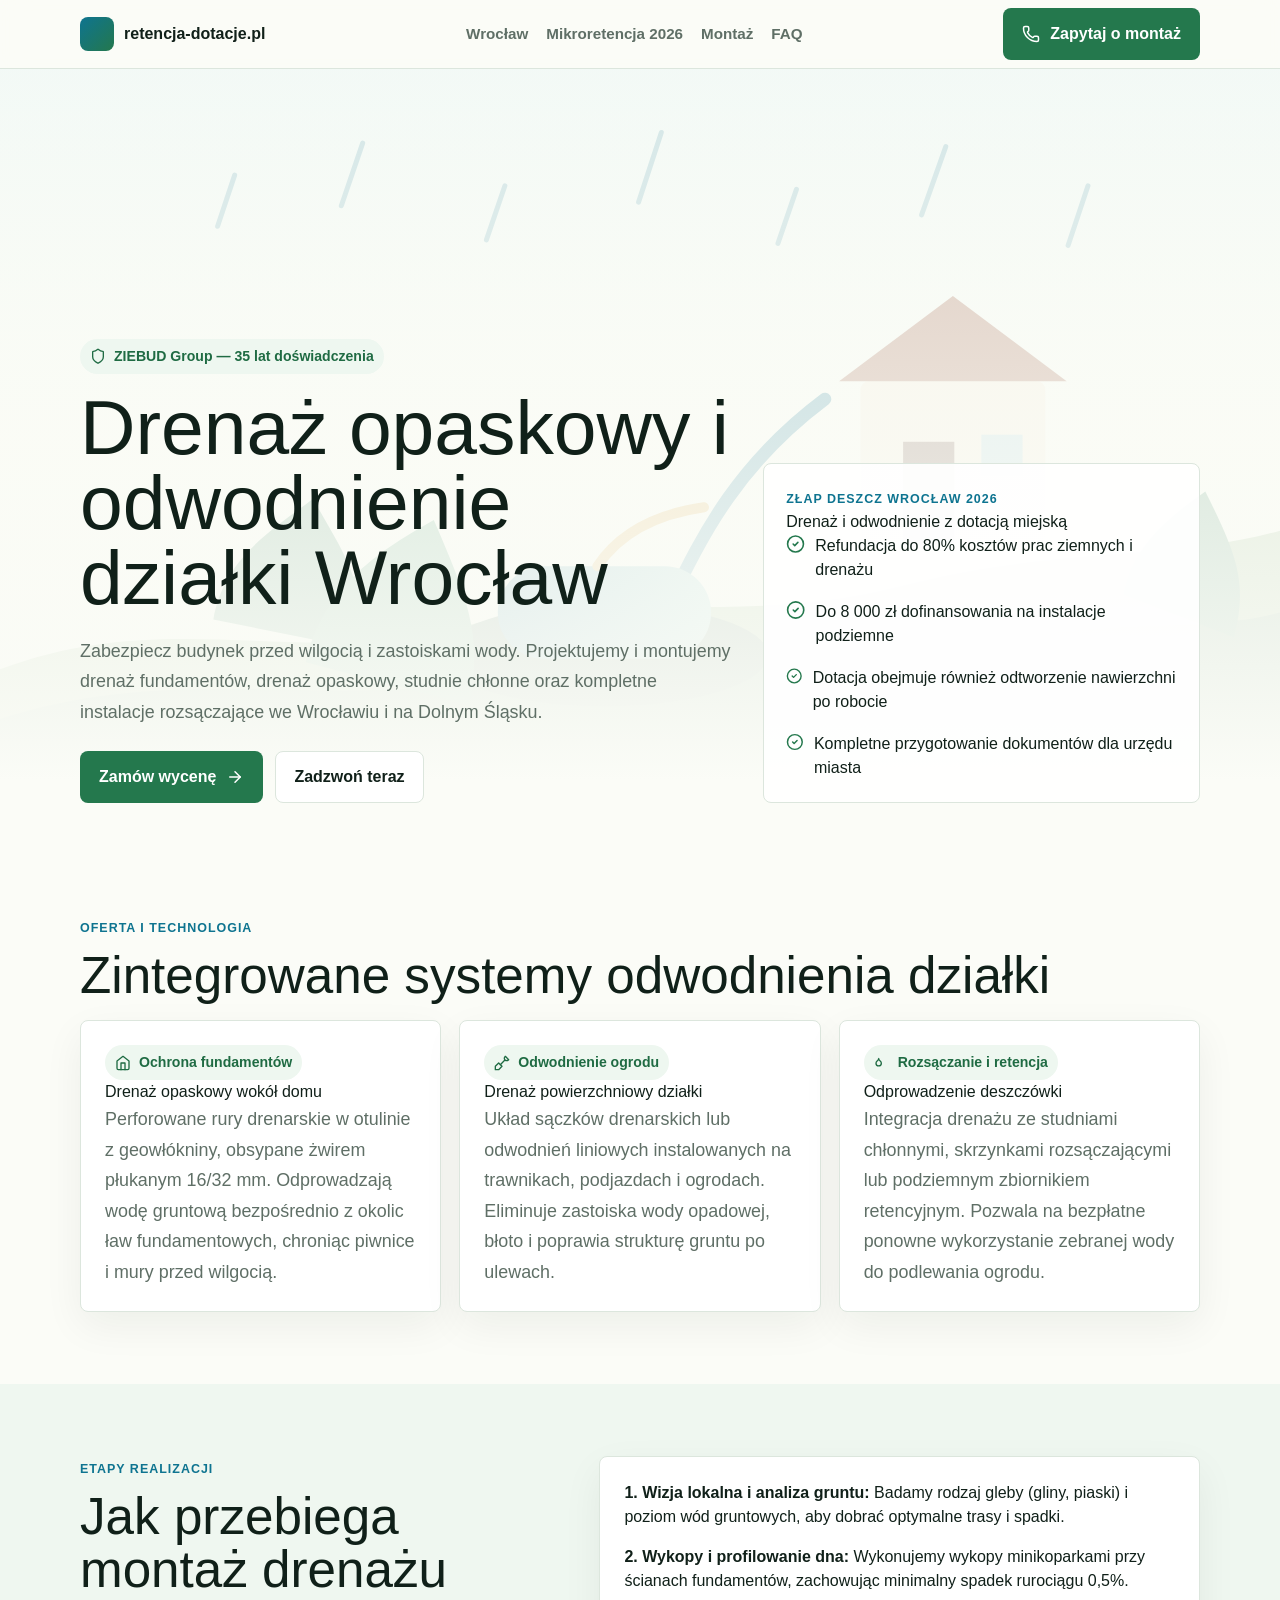
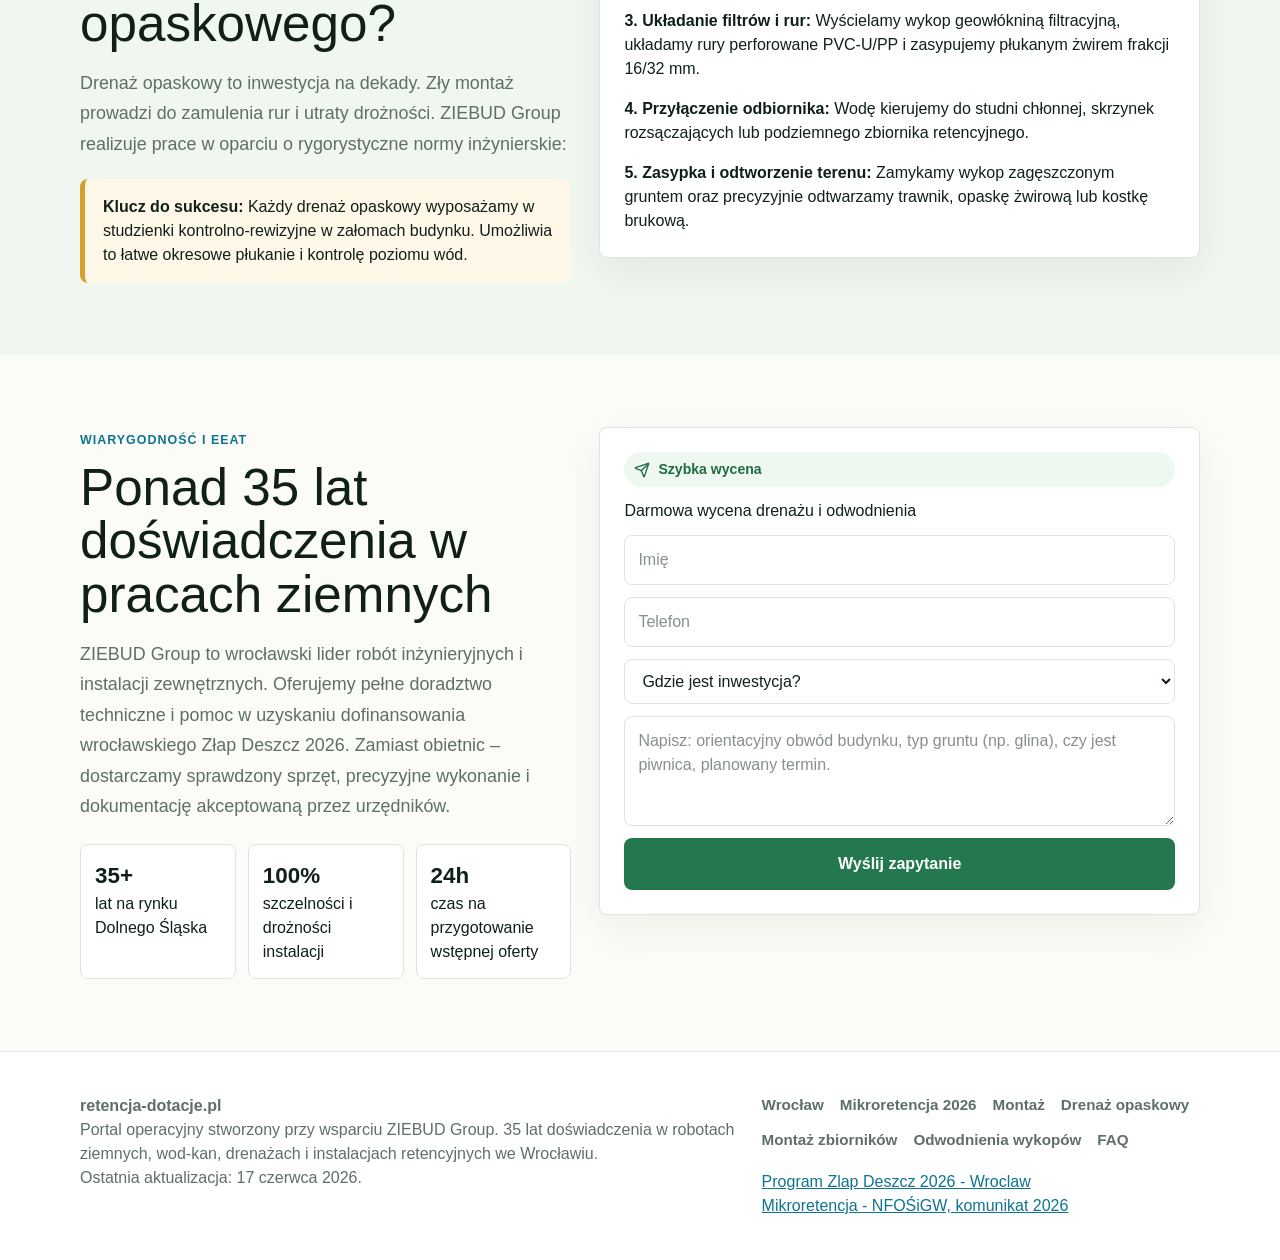
==== commit 45c1dd83: "Redesign subpages to premium landing page layouts" ====
--- a/drenaz.html
+++ b/drenaz.html
@@ -96,76 +96,154 @@
     </div>
   </header>
 
-  <main class="article">
-    <span class="eyebrow">Usługa komercyjna - Wrocław i Dolny Śląsk</span>
-    <h1>Drenaż opaskowy Wrocław – odwodnienie działki i drenaż fundamentów</h1>
-    <p class="lead">Zawilgocone fundamenty, woda stojąca na trawniku, mokra piwnica lub wilgoć wnikająca w mury? Profesjonalny drenaż opaskowy wokół domu to fundament bezpieczeństwa każdego budynku. ZIEBUD Group projektuje i buduje wydajne systemy drenażowe we Wrocławiu i na całym Dolnym Śląsku, chroniąc obiekty przed niszczącym działaniem wód gruntowych.</p>
-    
-    <div class="notice">
-      <strong>Szansa na dofinansowanie:</strong> Koszty prac związanych z drenażem, montażem studni chłonnych, odprowadzaniem wody deszczowej oraz odtworzeniem nawierzchni po robotach ziemnych mogą być dofinansowane w ramach dotacji <strong>Złap Deszcz Wrocław 2026</strong>. Dotacja pokrywa do 80% kosztów kwalifikowanych (nawet do 8 000 zł).
-    </div>
-
-    <h2>Kiedy drenaż opaskowy fundamentów jest niezbędny?</h2>
-    <p>Na terenie Wrocławia i okolic dominują nieprzepuszczalne gleby gliniaste. Woda opadowa nie wnika w nie łatwo, gromadząc się przy ścianach piwnic i fundamentów. Wykonanie drenażu opaskowego jest szczególnie zalecane w następujących przypadkach:</p>
-    <ul>
-      <li>Wysoki lub okresowo podnoszący się poziom wód gruntowych na działce.</li>
-      <li>Posadowienie budynku na gruntach nieprzepuszczalnych lub słabo przepuszczalnych (glina, pyły).</li>
-      <li>Budynek z podpiwniczeniem lub zlokalizowany na zboczu bądź u podnóża wzniesienia.</li>
-      <li>Zauważalne ślady wilgoci, pleśni lub wykwity soli na ścianach fundamentowych i w piwnicy.</li>
-      <li>Zalewanie i zastoiska wody na trawniku po obfitych opadach deszczu.</li>
-    </ul>
-
-    <h2>Drenaż powierzchniowy działki a drenaż opaskowy budynku</h2>
-    <p>W zależności od źródła problemu stosuje się dwa główne rozwiązania, które często łączy się w jeden zintegrowany system:</p>
-    <div class="grid" style="grid-template-columns: repeat(auto-fit, minmax(280px, 1fr)); gap: 20px; margin: 20px 0;">
-      <div class="card">
-        <h3>Drenaż opaskowy (fundamentowy)</h3>
-        <p>To system rur drenarskich ułożonych ze spadkiem wokół ław fundamentowych, zasypanych żwirem o odpowiedniej frakcji i owiniętych geowłókniną filtracyjną. Jego zadaniem jest zbieranie wody napływającej w bezpośrednie sąsiedztwo ścian fundamentowych i odprowadzanie jej do odbiornika.</p>
-      </div>
-      <div class="card">
-        <h3>Drenaż powierzchniowy (ogrodowy)</h3>
-        <p>Służy do odwodnienia powierzchni działki (trawników, ogrodów, podjazdów). Wykorzystuje system płytszych sączków drenarskich lub odwodnień liniowych. Zapobiega powstawaniu zastoisk i błota na posesji, ułatwiając właściwe użytkowanie terenu.</p>
-      </div>
-    </div>
-
-    <h2>Jak przebiega profesjonalny montaż drenażu opaskowego z ZIEBUD Group?</h2>
-    <p>Drenaż opaskowy to inwestycja na lata – źle ułożony może zamulić się w 2-3 sezony i przestać działać, a jego naprawa wymaga ponownych wykopów. ZIEBUD Group gwarantuje najwyższą jakość wykonania:</p>
-    <ol>
-      <li><strong>Wizja lokalna i badania gruntu:</strong> Analizujemy ukształtowanie terenu, rodzaj gleby oraz poziom wód gruntowych w celu optymalnego zaprojektowania tras rurociągów.</li>
-      <li><strong>Prace ziemne i przygotowanie dna wykopu:</strong> Wykonujemy precyzyjne wykopy przy użyciu nowoczesnych minikoparek. Dno wykopu profilujemy z odpowiednim spadkiem (min. 0.5%).</li>
-      <li><strong>Układanie filtrów i rurociągów:</strong> Dno wyścielamy geowłókniną o gramaturze dopasowanej do gruntu. Układamy perforowane rury drenarskie (PVC-U lub PP) i wykonujemy obsypkę z płukanego żwiru frakcji 16/32 mm.</li>
-      <li><strong>Instalacja studzienek rewizyjnych:</strong> Montujemy studzienki w każdym załomie budynku, co umożliwia okresową kontrolę i czyszczenie (płukanie) systemu.</li>
-      <li><strong>Odprowadzenie zebranej wody:</strong> Wodę odprowadzamy do studni chłonnej, skrzynek rozsączających, zbiornika retencyjnego na wodę deszczową lub do rowu melioracyjnego (zależnie od warunków gruntowych).</li>
-      <li><strong>Odtworzenie nawierzchni:</strong> Zasypujemy wykop, zagęszczamy grunt i precyzyjnie odtwarzamy trawnik, opaskę żwirową wokół domu lub nawierzchnię z kostki brukowej.</li>
-    </ol>
-
-    <h2>Drenaż Wrocław – synergia z retencją wody deszczowej</h2>
-    <p>Nowoczesne podejście do drenażu nie polega wyłącznie na szybkim pozbyciu się wody, lecz na jej ponownym wykorzystaniu. Zebraną przez drenaż opaskowy wodę można skierować do <strong>podziemnego zbiornika retencyjnego na wodę deszczową</strong>. Po mechanicznym przefiltrowaniu woda ta doskonale nadaje się do podlewania ogrodu w okresach suszy, co dramatycznie obniża rachunki za wodę wodociągową. ZIEBUD Group specjalizuje się w takich zintegrowanych systemach retencyjno-drenażowych, łącząc odwodnienie działki z ekologicznym wykorzystaniem zasobów naturalnych.</p>
-
-    <!-- Formularz kontaktowy -->
-    <form class="card form" id="kontakt" action="javascript:throw new Error(&#x27;React form unexpectedly submitted.&#x27;)">
-      <span class="pill">
-        <svg xmlns="http://www.w3.org/2000/svg" width="16" height="16" viewBox="0 0 24 24" fill="none" stroke="currentColor" stroke-width="2" stroke-linecap="round" stroke-linejoin="round" class="lucide lucide-send" aria-hidden="true">
-          <path d="M14.536 21.686a.5.5 0 0 0 .937-.024l6.5-19a.496.496 0 0 0-.635-.635l-19 6.5a.5.5 0 0 0-.024.937l7.93 3.18a2 2 0 0 1 1.112 1.11z"></path>
-          <path d="m21.854 2.147-10.94 10.939"></path>
-        </svg>
-        Szybka wycena
-      </span>
-      <h2>Zamów wycenę drenażu opaskowego i odwodnienia działki</h2>
-      <input aria-label="Imie" placeholder="Imię" required="" name="name"/>
-      <input aria-label="Telefon" placeholder="Telefon" required="" name="phone"/>
-      <select aria-label="Lokalizacja" name="location" required="">
-        <option value="">Gdzie jest inwestycja?</option>
-        <option>Wrocław</option>
-        <option>Dolny Śląsk</option>
-        <option>Inny region</option>
-      </select>
-      <textarea aria-label="Opis" name="message" placeholder="Napisz: długość drenażu wokół domu, typ gruntu (np. glina), czy jest piwnica, planowany termin." required=""></textarea>
-      <input style="display:none" tabindex="-1" aria-hidden="true" name="company"/>
-      <button class="button" type="submit">Wyślij zapytanie</button>
-    </form>
-
-    <p class="lead">Masz pytania dotyczące drenażu? Zadzwoń: <a href="tel:+48602481688">+48 602 481 688</a></p>
+  <main>
+    <section class="hero">
+      <div class="container hero-inner">
+        <div>
+          <span class="pill">
+            <svg xmlns="http://www.w3.org/2000/svg" width="16" height="16" viewBox="0 0 24 24" fill="none" stroke="currentColor" stroke-width="2" stroke-linecap="round" stroke-linejoin="round" class="lucide lucide-shield" aria-hidden="true">
+              <path d="M20 13c0 5-3.5 7.5-7.66 9.7a1 1 0 0 1-.68 0C7.5 20.5 4 18 4 13V6a1 1 0 0 1 1-1c2 0 4.5-1.2 6.24-2.72a1.17 1.17 0 0 1 1.52 0C14.51 3.8 17 5 19 5a1 1 0 0 1 1 1z"></path>
+            </svg>
+            ZIEBUD Group — 35 lat doświadczenia
+          </span>
+          <h1>Drenaż opaskowy i odwodnienie działki Wrocław</h1>
+          <p class="lead">Zabezpiecz budynek przed wilgocią i zastoiskami wody. Projektujemy i montujemy drenaż fundamentów, drenaż opaskowy, studnie chłonne oraz kompletne instalacje rozsączające we Wrocławiu i na Dolnym Śląsku.</p>
+          <div style="display:flex;flex-wrap:wrap;gap:12px;margin-top:24px">
+            <a class="button" href="#kontakt">Zamów wycenę <svg xmlns="http://www.w3.org/2000/svg" width="18" height="18" viewBox="0 0 24 24" fill="none" stroke="currentColor" stroke-width="2" stroke-linecap="round" stroke-linejoin="round" class="lucide lucide-arrow-right" aria-hidden="true"><path d="M5 12h14"></path><path d="m12 5 7 7-7 7"></path></svg></a>
+            <a class="button secondary" href="tel:+48602481688">Zadzwoń teraz</a>
+          </div>
+        </div>
+        <div class="hero-panel">
+          <span class="eyebrow">Złap Deszcz Wrocław 2026</span>
+          <h2>Drenaż i odwodnienie z dotacją miejską</h2>
+          <div class="grid">
+            <p style="display:flex;gap:10px;margin:0">
+              <svg xmlns="http://www.w3.org/2000/svg" width="20" height="20" viewBox="0 0 24 24" fill="none" stroke="#24784d" stroke-width="2" stroke-linecap="round" stroke-linejoin="round" class="lucide lucide-circle-check" aria-hidden="true"><circle cx="12" cy="12" r="10"></circle><path d="m9 12 2 2 4-4"></path></svg>
+              <span>Refundacja do 80% kosztów prac ziemnych i drenażu</span>
+            </p>
+            <p style="display:flex;gap:10px;margin:0">
+              <svg xmlns="http://www.w3.org/2000/svg" width="20" height="20" viewBox="0 0 24 24" fill="none" stroke="#24784d" stroke-width="2" stroke-linecap="round" stroke-linejoin="round" class="lucide lucide-circle-check" aria-hidden="true"><circle cx="12" cy="12" r="10"></circle><path d="m9 12 2 2 4-4"></path></svg>
+              <span>Do 8 000 zł dofinansowania na instalacje podziemne</span>
+            </p>
+            <p style="display:flex;gap:10px;margin:0">
+              <svg xmlns="http://www.w3.org/2000/svg" width="20" height="20" viewBox="0 0 24 24" fill="none" stroke="#24784d" stroke-width="2" stroke-linecap="round" stroke-linejoin="round" class="lucide lucide-circle-check" aria-hidden="true"><circle cx="12" cy="12" r="10"></circle><path d="m9 12 2 2 4-4"></path></svg>
+              <span>Dotacja obejmuje również odtworzenie nawierzchni po robocie</span>
+            </p>
+            <p style="display:flex;gap:10px;margin:0">
+              <svg xmlns="http://www.w3.org/2000/svg" width="20" height="20" viewBox="0 0 24 24" fill="none" stroke="#24784d" stroke-width="2" stroke-linecap="round" stroke-linejoin="round" class="lucide lucide-circle-check" aria-hidden="true"><circle cx="12" cy="12" r="10"></circle><path d="m9 12 2 2 4-4"></path></svg>
+              <span>Kompletne przygotowanie dokumentów dla urzędu miasta</span>
+            </p>
+          </div>
+        </div>
+      </div>
+    </section>
+
+    <section class="section">
+      <div class="container">
+        <span class="eyebrow">Oferta i technologia</span>
+        <h2 class="section-title">Zintegrowane systemy odwodnienia działki</h2>
+        <div class="grid route-grid" style="grid-template-columns: repeat(auto-fit, minmax(280px, 1fr))">
+          <div class="card route-card">
+            <div>
+              <span class="pill">
+                <svg xmlns="http://www.w3.org/2000/svg" width="16" height="16" viewBox="0 0 24 24" fill="none" stroke="currentColor" stroke-width="2" stroke-linecap="round" stroke-linejoin="round" class="lucide lucide-home"><path d="m3 9 9-7 9 7v11a2 2 0 0 1-2 2H5a2 2 0 0 1-2-2z"></path><polyline points="9 22 9 12 15 12 15 22"></polyline></svg>
+                Ochrona fundamentów
+              </span>
+              <h3>Drenaż opaskowy wokół domu</h3>
+              <p class="lead">Perforowane rury drenarskie w otulinie z geowłókniny, obsypane żwirem płukanym 16/32 mm. Odprowadzają wodę gruntową bezpośrednio z okolic ław fundamentowych, chroniąc piwnice i mury przed wilgocią.</p>
+            </div>
+          </div>
+          <div class="card route-card">
+            <div>
+              <span class="pill">
+                <svg xmlns="http://www.w3.org/2000/svg" width="16" height="16" viewBox="0 0 24 24" fill="none" stroke="currentColor" stroke-width="2" stroke-linecap="round" stroke-linejoin="round" class="lucide lucide-shovel"><path d="M2 22v-5l5-5 5 5-5 5z"></path><path d="M9.5 14.5 16 8"></path><path d="m17 2 5 5-.5.5a3.53 3.53 0 0 1-5 0s0 0 0 0a3.53 3.53 0 0 1 0-5L17 2"></path></svg>
+                Odwodnienie ogrodu
+              </span>
+              <h3>Drenaż powierzchniowy działki</h3>
+              <p class="lead">Układ sączków drenarskich lub odwodnień liniowych instalowanych na trawnikach, podjazdach i ogrodach. Eliminuje zastoiska wody opadowej, błoto i poprawia strukturę gruntu po ulewach.</p>
+            </div>
+          </div>
+          <div class="card route-card">
+            <div>
+              <span class="pill">
+                <svg xmlns="http://www.w3.org/2000/svg" width="16" height="16" viewBox="0 0 24 24" fill="none" stroke="currentColor" stroke-width="2" stroke-linecap="round" stroke-linejoin="round" class="lucide lucide-droplet"><path d="M7 16.3c2.2 0 4-1.83 4-4.05 0-1.16-.57-2.26-1.71-3.19S7.29 6.75 7 5.3c-.29 1.45-1.14 2.84-2.29 3.76S3 11.1 3 12.25c0 2.22 1.8 4.05 4 4.05z"></path></svg>
+                Rozsączanie i retencja
+              </span>
+              <h3>Odprowadzenie deszczówki</h3>
+              <p class="lead">Integracja drenażu ze studniami chłonnymi, skrzynkami rozsączającymi lub podziemnym zbiornikiem retencyjnym. Pozwala na bezpłatne ponowne wykorzystanie zebranej wody do podlewania ogrodu.</p>
+            </div>
+          </div>
+        </div>
+      </div>
+    </section>
+
+    <section class="section" style="background:#eff7f0">
+      <div class="container two-col">
+        <div>
+          <span class="eyebrow">Etapy realizacji</span>
+          <h2 class="section-title">Jak przebiega montaż drenażu opaskowego?</h2>
+          <p class="lead">Drenaż opaskowy to inwestycja na dekady. Zły montaż prowadzi do zamulenia rur i utraty drożności. ZIEBUD Group realizuje prace w oparciu o rygorystyczne normy inżynierskie:</p>
+          <div class="notice" style="margin-top: 20px;">
+            <strong>Klucz do sukcesu:</strong> Każdy drenaż opaskowy wyposażamy w studzienki kontrolno-rewizyjne w załomach budynku. Umożliwia to łatwe okresowe płukanie i kontrolę poziomu wód.
+          </div>
+        </div>
+        <div class="card">
+          <div style="display:flex; flex-direction:column; gap:16px;">
+            <p style="margin:0"><strong>1. Wizja lokalna i analiza gruntu:</strong> Badamy rodzaj gleby (gliny, piaski) i poziom wód gruntowych, aby dobrać optymalne trasy i spadki.</p>
+            <p style="margin:0"><strong>2. Wykopy i profilowanie dna:</strong> Wykonujemy wykopy minikoparkami przy ścianach fundamentów, zachowując minimalny spadek rurociągu 0,5%.</p>
+            <p style="margin:0"><strong>3. Układanie filtrów i rur:</strong> Wyścielamy wykop geowłókniną filtracyjną, układamy rury perforowane PVC-U/PP i zasypujemy płukanym żwirem frakcji 16/32 mm.</p>
+            <p style="margin:0"><strong>4. Przyłączenie odbiornika:</strong> Wodę kierujemy do studni chłonnej, skrzynek rozsączających lub podziemnego zbiornika retencyjnego.</p>
+            <p style="margin:0"><strong>5. Zasypka i odtworzenie terenu:</strong> Zamykamy wykop zagęszczonym gruntem oraz precyzyjnie odtwarzamy trawnik, opaskę żwirową lub kostkę brukową.</p>
+          </div>
+        </div>
+      </div>
+    </section>
+
+    <section class="section">
+      <div class="container two-col">
+        <div>
+          <span class="eyebrow">Wiarygodność i EEAT</span>
+          <h2 class="section-title">Ponad 35 lat doświadczenia w pracach ziemnych</h2>
+          <p class="lead">ZIEBUD Group to wrocławski lider robót inżynieryjnych i instalacji zewnętrznych. Oferujemy pełne doradztwo techniczne i pomoc w uzyskaniu dofinansowania wrocławskiego Złap Deszcz 2026. Zamiast obietnic – dostarczamy sprawdzony sprzęt, precyzyjne wykonanie i dokumentację akceptowaną przez urzędników.</p>
+          <div class="stat-row">
+            <div class="stat">
+              <strong>35+</strong>
+              <span>lat na rynku Dolnego Śląska</span>
+            </div>
+            <div class="stat">
+              <strong>100%</strong>
+              <span>szczelności i drożności instalacji</span>
+            </div>
+            <div class="stat">
+              <strong>24h</strong>
+              <span>czas na przygotowanie wstępnej oferty</span>
+            </div>
+          </div>
+        </div>
+        
+        <form class="card form" id="kontakt" action="javascript:throw new Error(&#x27;React form unexpectedly submitted.&#x27;)">
+          <span class="pill">
+            <svg xmlns="http://www.w3.org/2000/svg" width="16" height="16" viewBox="0 0 24 24" fill="none" stroke="currentColor" stroke-width="2" stroke-linecap="round" stroke-linejoin="round" class="lucide lucide-send" aria-hidden="true">
+              <path d="M14.536 21.686a.5.5 0 0 0 .937-.024l6.5-19a.496.496 0 0 0-.635-.635l-19 6.5a.5.5 0 0 0-.024.937l7.93 3.18a2 2 0 0 1 1.112 1.11z"></path>
+              <path d="m21.854 2.147-10.94 10.939"></path>
+            </svg>
+            Szybka wycena
+          </span>
+          <h2>Darmowa wycena drenażu i odwodnienia</h2>
+          <input aria-label="Imie" placeholder="Imię" required="" name="name"/>
+          <input aria-label="Telefon" placeholder="Telefon" required="" name="phone"/>
+          <select aria-label="Lokalizacja" name="location" required="">
+            <option value="">Gdzie jest inwestycja?</option>
+            <option>Wrocław</option>
+            <option>Dolny Śląsk</option>
+            <option>Inny region</option>
+          </select>
+          <textarea aria-label="Opis" name="message" placeholder="Napisz: orientacyjny obwód budynku, typ gruntu (np. glina), czy jest piwnica, planowany termin." required=""></textarea>
+          <input style="display:none" tabindex="-1" aria-hidden="true" name="company"/>
+          <button class="button" type="submit">Wyślij zapytanie</button>
+        </form>
+      </div>
+    </section>
   </main>
 
   <footer class="footer">
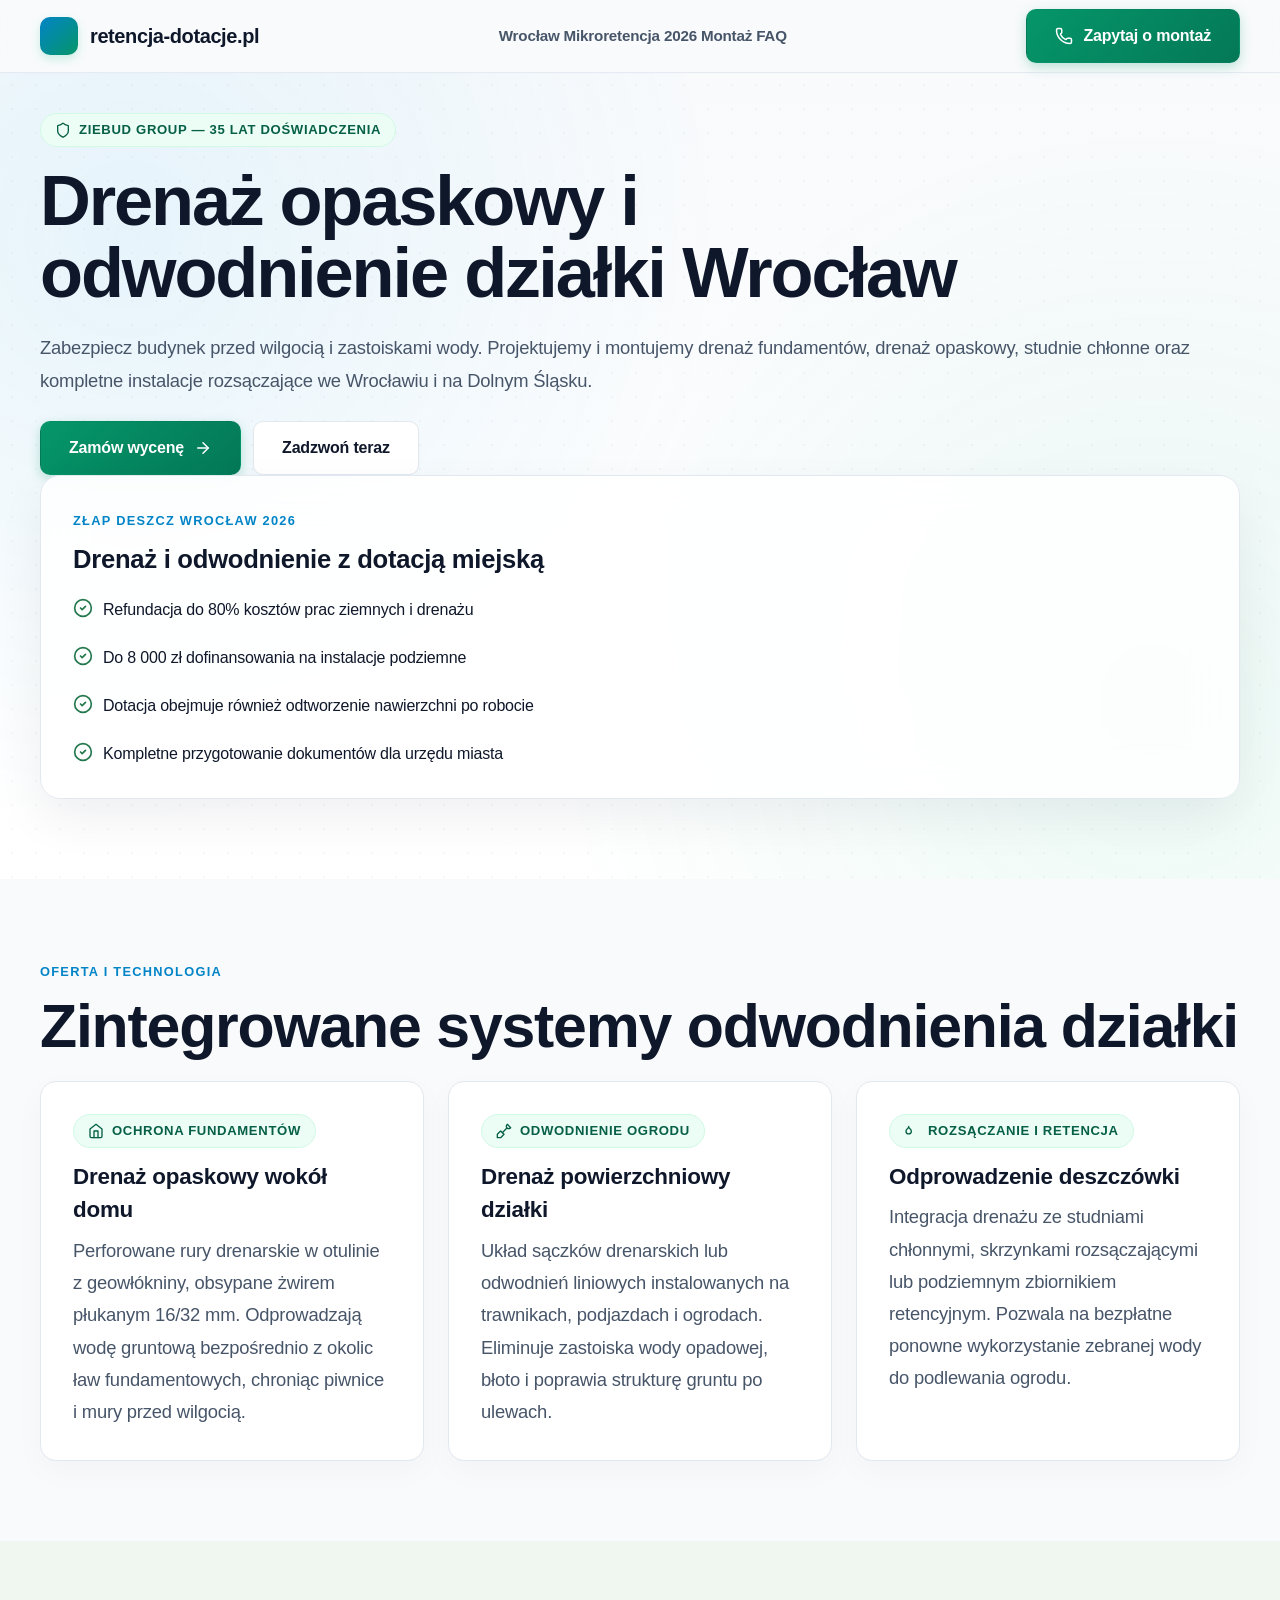
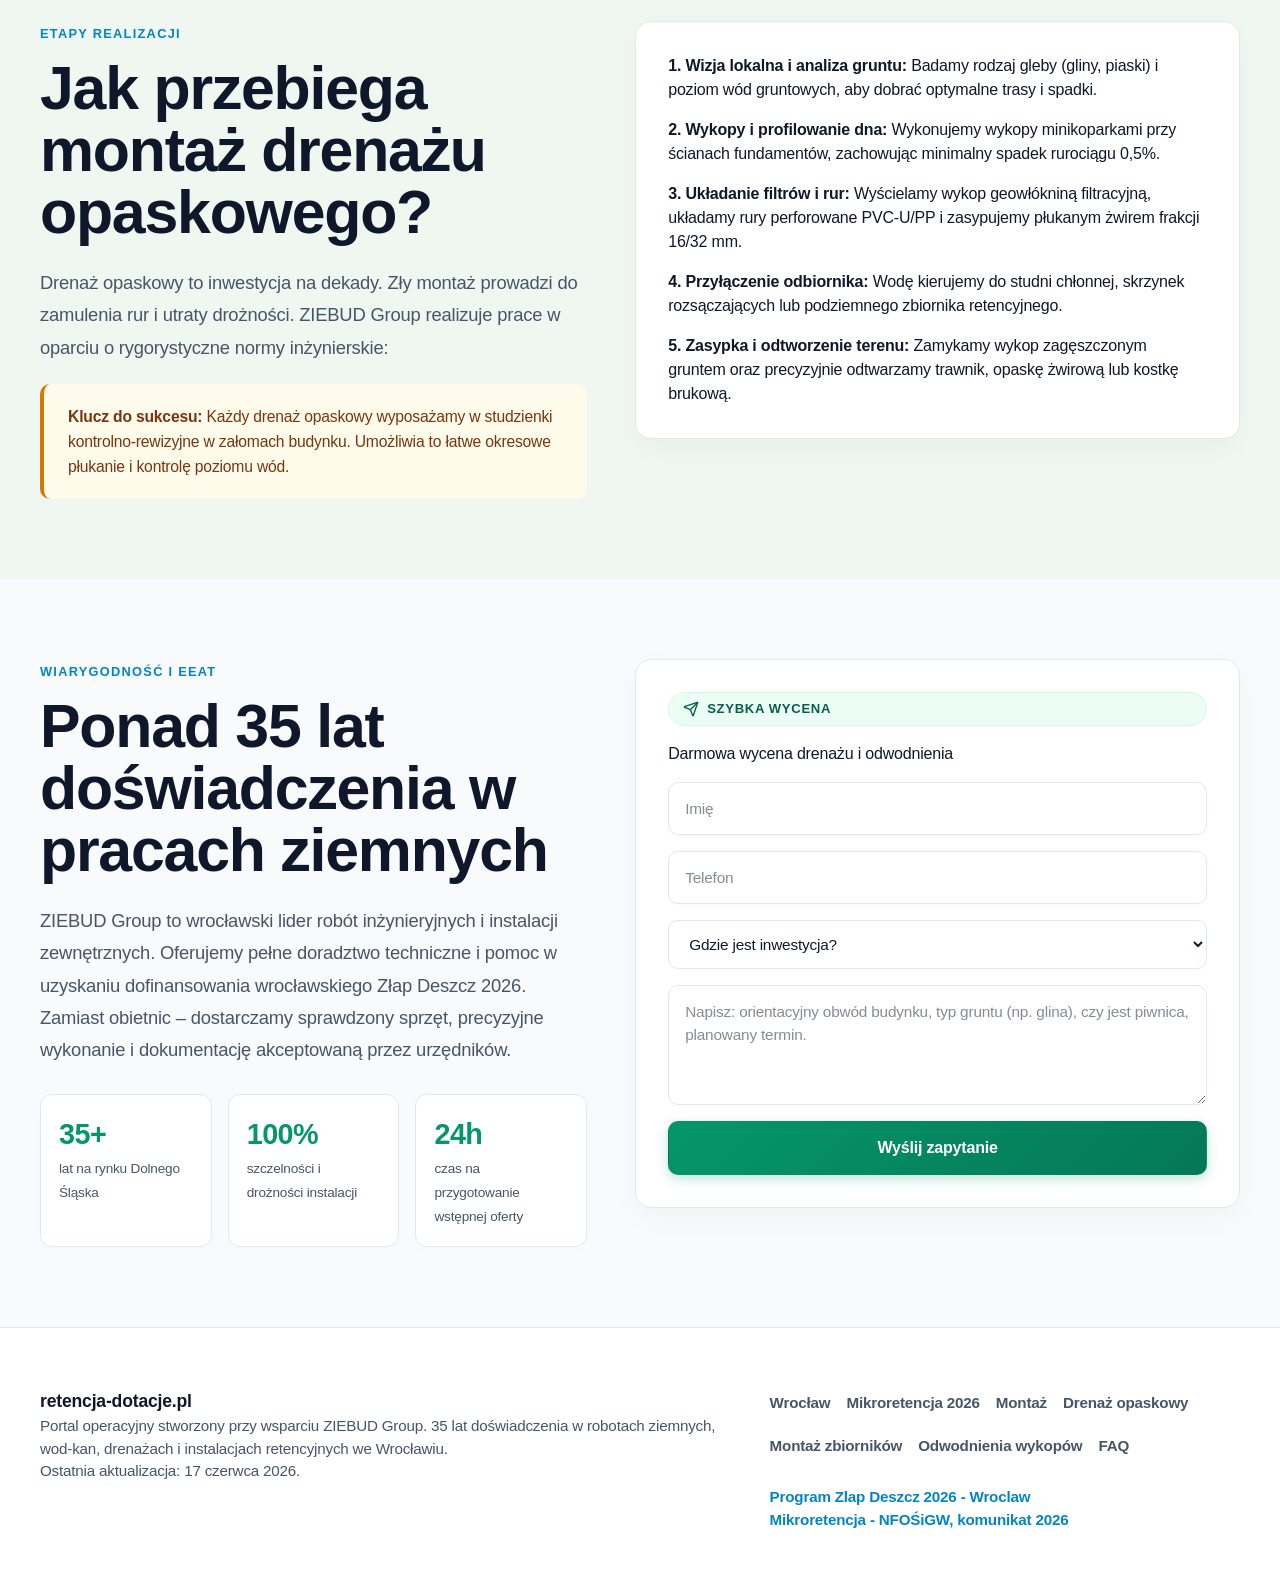
==== commit 473923d9: "Force browser cache reload for premium CSS style by adding v=2 parameter" ====
--- a/drenaz.html
+++ b/drenaz.html
@@ -3,7 +3,7 @@
 <head>
   <meta charset="utf-8"/>
   <meta name="viewport" content="width=device-width, initial-scale=1"/>
-  <link rel="stylesheet" href="/_next/static/css/0559495da978e149.css" data-precedence="next"/>
+  <link rel="stylesheet" href="/_next/static/css/0559495da978e149.css?v=2" data-precedence="next"/>
   <title>Drenaż opaskowy Wrocław – drenaż fundamentów i odwodnienie działki | Retencja Dotacje</title>
   <meta name="description" content="Profesjonalny drenaż opaskowy, drenaż fundamentów oraz odwodnienie działki we Wrocławiu. ZIEBUD Group - 35 lat doświadczenia. Sprawdź dotacje Złap Deszcz 2026!"/>
   <meta property="og:title" content="Drenaż opaskowy i drenaż fundamentów Wrocław | Retencja Dotacje"/>
--- a/_next/static/css/0559495da978e149.css
+++ b/_next/static/css/0559495da978e149.css
@@ -1 +1,474 @@
-/*! tailwindcss v4.3.0 | MIT License | https://tailwindcss.com */@layer theme{:host,:root{--font-sans:ui-sans-serif,system-ui,sans-serif,"Apple Color Emoji","Segoe UI Emoji","Segoe UI Symbol","Noto Color Emoji";--font-mono:ui-monospace,SFMono-Regular,Menlo,Monaco,Consolas,"Liberation Mono","Courier New",monospace;--default-font-family:var(--font-sans);--default-mono-font-family:var(--font-mono)}}@layer base{*,::backdrop,:after,:before{box-sizing:border-box;border:0 solid;margin:0;padding:0}::file-selector-button{box-sizing:border-box;border:0 solid;margin:0;padding:0}:host,html{-webkit-text-size-adjust:100%;tab-size:4;line-height:1.5;font-family:var(--default-font-family,ui-sans-serif,system-ui,sans-serif,"Apple Color Emoji","Segoe UI Emoji","Segoe UI Symbol","Noto Color Emoji");font-feature-settings:var(--default-font-feature-settings,normal);font-variation-settings:var(--default-font-variation-settings,normal);-webkit-tap-highlight-color:transparent}hr{height:0;color:inherit;border-top-width:1px}abbr:where([title]){-webkit-text-decoration:underline dotted;text-decoration:underline dotted}h1,h2,h3,h4,h5,h6{font-size:inherit;font-weight:inherit}a{color:inherit;-webkit-text-decoration:inherit;text-decoration:inherit}b,strong{font-weight:bolder}code,kbd,pre,samp{font-family:var(--default-mono-font-family,ui-monospace,SFMono-Regular,Menlo,Monaco,Consolas,"Liberation Mono","Courier New",monospace);font-feature-settings:var(--default-mono-font-feature-settings,normal);font-variation-settings:var(--default-mono-font-variation-settings,normal);font-size:1em}small{font-size:80%}sub,sup{vertical-align:baseline;font-size:75%;line-height:0;position:relative}sub{bottom:-.25em}sup{top:-.5em}table{text-indent:0;border-color:inherit;border-collapse:collapse}:-moz-focusring{outline:auto}progress{vertical-align:baseline}summary{display:list-item}menu,ol,ul{list-style:none}audio,canvas,embed,iframe,img,object,svg,video{vertical-align:middle;display:block}img,video{max-width:100%;height:auto}button,input,optgroup,select,textarea{font:inherit;font-feature-settings:inherit;font-variation-settings:inherit;letter-spacing:inherit;color:inherit;opacity:1;background-color:#0000;border-radius:0}::file-selector-button{font:inherit;font-feature-settings:inherit;font-variation-settings:inherit;letter-spacing:inherit;color:inherit;opacity:1;background-color:#0000;border-radius:0}:where(select:is([multiple],[size])) optgroup{font-weight:bolder}:where(select:is([multiple],[size])) optgroup option{padding-inline-start:20px}::file-selector-button{margin-inline-end:4px}::placeholder{opacity:1}@supports (not ((-webkit-appearance:-apple-pay-button))) or (contain-intrinsic-size:1px){::placeholder{color:currentColor}@supports (color:color-mix(in lab,red,red)){::placeholder{color:color-mix(in oklab,currentcolor 50%,transparent)}}}textarea{resize:vertical}::-webkit-search-decoration{-webkit-appearance:none}::-webkit-date-and-time-value{min-height:1lh;text-align:inherit}::-webkit-datetime-edit{display:inline-flex}::-webkit-datetime-edit-fields-wrapper{padding:0}::-webkit-datetime-edit,::-webkit-datetime-edit-year-field{padding-block:0}::-webkit-datetime-edit-day-field,::-webkit-datetime-edit-month-field{padding-block:0}::-webkit-datetime-edit-hour-field,::-webkit-datetime-edit-minute-field{padding-block:0}::-webkit-datetime-edit-millisecond-field,::-webkit-datetime-edit-second-field{padding-block:0}::-webkit-datetime-edit-meridiem-field{padding-block:0}::-webkit-calendar-picker-indicator{line-height:1}:-moz-ui-invalid{box-shadow:none}button,input:where([type=button],[type=reset],[type=submit]){appearance:button}::file-selector-button{appearance:button}::-webkit-inner-spin-button,::-webkit-outer-spin-button{height:auto}[hidden]:where(:not([hidden=until-found])){display:none!important}}@layer components;@layer utilities{.container{width:100%}@media (min-width:40rem){.container{max-width:40rem}}@media (min-width:48rem){.container{max-width:48rem}}@media (min-width:64rem){.container{max-width:64rem}}@media (min-width:80rem){.container{max-width:80rem}}@media (min-width:96rem){.container{max-width:96rem}}.flex{display:flex}.grid{display:grid}}:root{--ink:#102019;--muted:#5f6f66;--paper:#fbfcf7;--line:#dce6dd;--leaf:#24784d;--water:#0e7490;--sun:#d69e2e;--clay:#8f4b2f}*{box-sizing:border-box}html{scroll-behavior:smooth}body{background:var(--paper);color:var(--ink);letter-spacing:0;margin:0;font-family:Arial,Helvetica,sans-serif}a{color:inherit;text-decoration:none}button,input,select,textarea{font:inherit}.container{width:min(1120px,100% - 32px);margin:0 auto}.eyebrow{color:var(--water);letter-spacing:.08em;text-transform:uppercase;font-size:.78rem;font-weight:800}.section{padding:72px 0}.section-title{margin:10px 0 18px;font-size:clamp(2rem,4vw,3.4rem);line-height:1.04}.lead{color:var(--muted);font-size:1.12rem;line-height:1.7}.grid{gap:18px;display:grid}.card{border:1px solid var(--line);background:#fff;border-radius:8px;padding:24px;box-shadow:0 14px 40px #1020190f}.button{background:var(--leaf);color:#fff;cursor:pointer;border:1px solid #0000;border-radius:8px;justify-content:center;align-items:center;gap:10px;min-height:48px;padding:13px 18px;font-weight:800;display:inline-flex}.button.secondary{color:var(--ink);border-color:var(--line);background:#fff}.pill{color:#1f6b43;background:#eef7f0;border-radius:999px;align-items:center;gap:8px;padding:7px 10px;font-size:.88rem;font-weight:800;display:inline-flex}.hero{background:linear-gradient(#fbfcf7b3,#fbfcf7 92%),url(/rain-garden.svg) 50%/cover no-repeat;min-height:86vh;padding:18px 0 40px}.hero,.hero-inner{align-items:end;display:grid}.hero-inner{grid-template-columns:minmax(0,1.2fr) minmax(320px,.8fr);gap:28px}.hero h1{max-width:920px;margin:16px 0 20px;font-size:clamp(2.7rem,6vw,5.5rem);line-height:.98}.hero-panel{border:1px solid var(--line);background:#ffffffeb;border-radius:8px;padding:22px}.nav{z-index:20;-webkit-backdrop-filter:blur(14px);backdrop-filter:blur(14px);border-bottom:1px solid var(--line);background:#fbfcf7e6;position:sticky;top:0}.nav-inner{justify-content:space-between;gap:16px;height:68px}.nav-inner,.nav-links{align-items:center;display:flex}.nav-links{color:var(--muted);gap:18px;font-size:.95rem;font-weight:700}.brand{align-items:center;gap:10px;font-weight:900;display:flex}.brand-mark{background:linear-gradient(135deg,var(--water),var(--leaf));border-radius:8px;width:34px;height:34px}.stat-row{grid-template-columns:repeat(3,1fr);gap:12px;margin-top:22px;display:grid}.stat{border:1px solid var(--line);background:#fff;border-radius:8px;padding:14px}.stat strong{font-size:1.4rem;display:block}.two-col{grid-template-columns:.9fr 1.1fr;align-items:start;gap:28px;display:grid}.route-grid{grid-template-columns:repeat(3,minmax(0,1fr))}.route-card{flex-direction:column;justify-content:space-between;min-height:280px;display:flex}.article{max-width:820px;margin:0 auto;padding:56px 0 80px}.article h1{margin:10px 0 22px;font-size:clamp(2.2rem,5vw,4.4rem);line-height:1.02}.article h2{margin:42px 0 14px;font-size:1.8rem}.article li,.article p{color:#34453b;font-size:1.06rem;line-height:1.75}.article ol,.article ul{padding-left:22px}.source-list a{color:var(--water);text-decoration:underline}.form{gap:12px;display:grid}.form input,.form select,.form textarea{border:1px solid var(--line);background:#fff;border-radius:8px;width:100%;padding:12px 13px}.form textarea{resize:vertical;min-height:110px}.notice{border-left:5px solid var(--sun);background:#fff8e8;border-radius:8px;padding:16px 18px}.footer{border-top:1px solid var(--line);color:var(--muted);background:#fff;padding:42px 0}@media (max-width:860px){.hero-inner,.route-grid,.two-col{grid-template-columns:1fr}.nav-links{display:none}.stat-row{grid-template-columns:1fr}.section{padding:52px 0}}+/*! tailwindcss v4.3.0 | MIT License | https://tailwindcss.com */@layer theme{:host,:root{--font-sans:ui-sans-serif,system-ui,sans-serif,"Apple Color Emoji","Segoe UI Emoji","Segoe UI Symbol","Noto Color Emoji";--font-mono:ui-monospace,SFMono-Regular,Menlo,Monaco,Consolas,"Liberation Mono","Courier New",monospace;--default-font-family:var(--font-sans);--default-mono-font-family:var(--font-mono)}}@layer base{*,::backdrop,:after,:before{box-sizing:border-box;border:0 solid;margin:0;padding:0}::file-selector-button{box-sizing:border-box;border:0 solid;margin:0;padding:0}:host,html{-webkit-text-size-adjust:100%;tab-size:4;line-height:1.5;font-family:var(--default-font-family,ui-sans-serif,system-ui,sans-serif,"Apple Color Emoji","Segoe UI Emoji","Segoe UI Symbol","Noto Color Emoji");font-feature-settings:var(--default-font-feature-settings,normal);font-variation-settings:var(--default-font-variation-settings,normal);-webkit-tap-highlight-color:transparent}hr{height:0;color:inherit;border-top-width:1px}abbr:where([title]){-webkit-text-decoration:underline dotted;text-decoration:underline dotted}h1,h2,h3,h4,h5,h6{font-size:inherit;font-weight:inherit}a{color:inherit;-webkit-text-decoration:inherit;text-decoration:inherit}b,strong{font-weight:bolder}code,kbd,pre,samp{font-family:var(--default-mono-font-family,ui-monospace,SFMono-Regular,Menlo,Monaco,Consolas,"Liberation Mono","Courier New",monospace);font-feature-settings:var(--default-mono-font-feature-settings,normal);font-variation-settings:var(--default-mono-font-variation-settings,normal);font-size:1em}small{font-size:80%}sub,sup{vertical-align:baseline;font-size:75%;line-height:0;position:relative}sub{bottom:-.25em}sup{top:-.5em}table{text-indent:0;border-color:inherit;border-collapse:collapse}:-moz-focusring{outline:auto}progress{vertical-align:baseline}summary{display:list-item}menu,ol,ul{list-style:none}audio,canvas,embed,iframe,img,object,svg,video{vertical-align:middle;display:block}img,video{max-width:100%;height:auto}button,input,optgroup,select,textarea{font:inherit;font-feature-settings:inherit;font-variation-settings:inherit;letter-spacing:inherit;color:inherit;opacity:1;background-color:#0000;border-radius:0}::file-selector-button{font:inherit;font-feature-settings:inherit;font-variation-settings:inherit;letter-spacing:inherit;color:inherit;opacity:1;background-color:#0000;border-radius:0}:where(select:is([multiple],[size])) optgroup{font-weight:bolder}:where(select:is([multiple],[size])) optgroup option{padding-inline-start:20px}::file-selector-button{margin-inline-end:4px}::placeholder{opacity:1}@supports (not ((-webkit-appearance:-apple-pay-button))) or (contain-intrinsic-size:1px){::placeholder{color:currentColor}@supports (color:color-mix(in lab,red,red)){::placeholder{color:color-mix(in oklab,currentcolor 50%,transparent)}}}textarea{resize:vertical}::-webkit-search-decoration{-webkit-appearance:none}::-webkit-date-and-time-value{min-height:1lh;text-align:inherit}::-webkit-datetime-edit{display:inline-flex}::-webkit-datetime-edit-fields-wrapper{padding:0}::-webkit-datetime-edit,::-webkit-datetime-edit-year-field{padding-block:0}::-webkit-datetime-edit-day-field,::-webkit-datetime-edit-month-field{padding-block:0}::-webkit-datetime-edit-hour-field,::-webkit-datetime-edit-minute-field{padding-block:0}::-webkit-datetime-edit-millisecond-field,::-webkit-datetime-edit-second-field{padding-block:0}::-webkit-datetime-edit-meridiem-field{padding-block:0}::-webkit-calendar-picker-indicator{line-height:1}:-moz-ui-invalid{box-shadow:none}button,input:where([type=button],[type=reset],[type=submit]){appearance:button}::file-selector-button{appearance:button}::-webkit-inner-spin-button,::-webkit-outer-spin-button{height:auto}[hidden]:where(:not([hidden=until-found])){display:none!important}}@layer components;@layer utilities{.container{width:100%}@media (min-width:40rem){.container{max-width:40rem}}@media (min-width:48rem){.container{max-width:48rem}}@media (min-width:64rem){.container{max-width:64rem}}@media (min-width:80rem){.container{max-width:80rem}}@media (min-width:96rem){.container{max-width:96rem}}.flex{display:flex}.grid{display:grid}}
+
+@import url('https://fonts.googleapis.com/css2?family=Plus+Jakarta+Sans:wght@300;400;500;600;700;800&family=Outfit:wght@300;400;500;600;700;800;900&display=swap');
+
+:root {
+  --ink: #0f172a;       /* Slate 900 */
+  --muted: #475569;     /* Slate 600 */
+  --paper: #f8fafc;     /* Slate 50 - clean premium light grey-blue */
+  --line: #e2e8f0;      /* Slate 200 */
+  --leaf: #059669;      /* Emerald 600 - vibrant green */
+  --leaf-glow: rgba(16, 185, 129, 0.08);
+  --water: #0284c7;     /* Sky 600 - vibrant blue */
+  --water-glow: rgba(14, 165, 233, 0.08);
+  --sun: #d97706;       /* Amber 600 */
+  --clay: #ea580c;      /* Orange 600 */
+}
+
+* {
+  box-sizing: border-box;
+}
+
+html {
+  scroll-behavior: smooth;
+}
+
+body {
+  background: var(--paper);
+  color: var(--ink);
+  letter-spacing: -0.012em;
+  margin: 0;
+  font-family: 'Plus Jakarta Sans', 'Outfit', -apple-system, BlinkMacSystemFont, "Segoe UI", Roboto, sans-serif;
+  -webkit-font-smoothing: antialiased;
+}
+
+a {
+  color: inherit;
+  text-decoration: none;
+  transition: all 0.2s ease;
+}
+
+button, input, select, textarea {
+  font: inherit;
+}
+
+.container {
+  width: min(1200px, 100% - 32px);
+  margin: 0 auto;
+}
+
+.eyebrow {
+  color: var(--water);
+  letter-spacing: 0.1em;
+  text-transform: uppercase;
+  font-size: 0.8rem;
+  font-weight: 800;
+  font-family: 'Outfit', sans-serif;
+}
+
+.section {
+  padding: 80px 0;
+}
+
+.section-title {
+  margin: 12px 0 24px;
+  font-size: clamp(2.2rem, 5vw, 3.8rem);
+  line-height: 1.02;
+  font-weight: 800;
+  font-family: 'Outfit', sans-serif;
+  letter-spacing: -0.02em;
+}
+
+.lead {
+  color: var(--muted);
+  font-size: 1.15rem;
+  line-height: 1.75;
+}
+
+.grid {
+  gap: 24px;
+  display: grid;
+}
+
+.card {
+  border: 1px solid var(--line);
+  background: #ffffff;
+  border-radius: 16px;
+  padding: 32px;
+  box-shadow: 0 10px 30px rgba(15, 23, 42, 0.03);
+  transition: all 0.3s cubic-bezier(0.4, 0, 0.2, 1);
+}
+
+.card:hover {
+  transform: translateY(-6px);
+  box-shadow: 0 20px 40px rgba(15, 23, 42, 0.08);
+  border-color: #a7f3d0; /* Emerald 200 glow border */
+}
+
+.button {
+  background: linear-gradient(135deg, var(--leaf), #047857);
+  color: #fff;
+  cursor: pointer;
+  border: 1px solid transparent;
+  border-radius: 10px;
+  justify-content: center;
+  align-items: center;
+  gap: 10px;
+  min-height: 50px;
+  padding: 14px 28px;
+  font-weight: 800;
+  display: inline-flex;
+  transition: all 0.2s cubic-bezier(0.4, 0, 0.2, 1);
+  box-shadow: 0 4px 12px rgba(5, 150, 105, 0.25);
+  font-family: 'Outfit', sans-serif;
+}
+
+.button:hover {
+  transform: translateY(-2px);
+  box-shadow: 0 6px 20px rgba(5, 150, 105, 0.35);
+  background: linear-gradient(135deg, #047857, #065f46);
+}
+
+.button.secondary {
+  color: var(--ink);
+  border-color: var(--line);
+  background: #ffffff;
+  box-shadow: 0 2px 4px rgba(0, 0, 0, 0.02);
+}
+
+.button.secondary:hover {
+  background: var(--paper);
+  border-color: #cbd5e1;
+  box-shadow: 0 4px 12px rgba(0, 0, 0, 0.05);
+}
+
+.pill {
+  color: #065f46;
+  background: #ecfdf5;
+  border: 1px solid #d1fae5;
+  border-radius: 999px;
+  align-items: center;
+  gap: 8px;
+  padding: 6px 14px;
+  font-size: 0.82rem;
+  font-weight: 800;
+  display: inline-flex;
+  text-transform: uppercase;
+  letter-spacing: 0.05em;
+  font-family: 'Outfit', sans-serif;
+}
+
+.hero {
+  background: 
+    radial-gradient(circle at 10% 20%, var(--water-glow) 0%, transparent 45%),
+    radial-gradient(circle at 90% 80%, var(--leaf-glow) 0%, transparent 45%),
+    linear-gradient(180deg, #f8fafc 0%, #ffffff 100%);
+  min-height: 84vh;
+  padding: 40px 0 80px;
+  position: relative;
+  overflow: hidden;
+}
+
+.hero::after {
+  content: "";
+  position: absolute;
+  top: 0;
+  left: 0;
+  right: 0;
+  bottom: 0;
+  background-image: radial-gradient(rgba(15, 23, 42, 0.03) 1px, transparent 1px);
+  background-size: 24px 24px;
+  pointer-events: none;
+  z-index: 1;
+}
+
+.hero > * {
+  position: relative;
+  z-index: 2;
+}
+
+.hero h1 {
+  max-width: 920px;
+  margin: 18px 0 24px;
+  font-size: clamp(2.6rem, 5.5vw, 4.8rem);
+  line-height: 1.02;
+  font-weight: 900;
+  font-family: 'Outfit', sans-serif;
+  letter-spacing: -0.03em;
+}
+
+.hero-inner {
+  grid-template-columns: minmax(0, 1.25fr) minmax(320px, 0.75fr);
+  gap: 40px;
+  align-items: center;
+}
+
+.hero-panel {
+  border: 1px solid var(--line);
+  background: rgba(255, 255, 255, 0.85);
+  -webkit-backdrop-filter: blur(20px);
+  backdrop-filter: blur(20px);
+  border-radius: 20px;
+  padding: 32px;
+  box-shadow: 0 20px 50px rgba(15, 23, 42, 0.06);
+}
+
+.hero-panel h2 {
+  font-size: 1.6rem;
+  font-weight: 800;
+  margin: 8px 0 20px;
+  font-family: 'Outfit', sans-serif;
+  letter-spacing: -0.01em;
+}
+
+.nav {
+  z-index: 100;
+  -webkit-backdrop-filter: blur(16px);
+  backdrop-filter: blur(16px);
+  border-bottom: 1px solid rgba(226, 232, 240, 0.8);
+  background: rgba(248, 250, 252, 0.85);
+  position: sticky;
+  top: 0;
+  box-shadow: 0 1px 2px rgba(0, 0, 0, 0.01);
+}
+
+.nav-inner {
+  justify-content: space-between;
+  gap: 16px;
+  height: 72px;
+  align-items: center;
+  display: flex;
+}
+
+.nav-links {
+  color: var(--muted);
+  gap: 24px;
+  font-size: 0.95rem;
+  font-weight: 700;
+}
+
+.nav-links a {
+  position: relative;
+  padding: 4px 0;
+}
+
+.nav-links a::after {
+  content: "";
+  position: absolute;
+  bottom: 0;
+  left: 0;
+  width: 0;
+  height: 2px;
+  background: var(--leaf);
+  transition: width 0.2s ease;
+}
+
+.nav-links a:hover {
+  color: var(--ink);
+}
+
+.nav-links a:hover::after {
+  width: 100%;
+}
+
+.brand {
+  align-items: center;
+  gap: 12px;
+  font-weight: 900;
+  display: flex;
+  font-size: 1.25rem;
+  font-family: 'Outfit', sans-serif;
+  letter-spacing: -0.02em;
+}
+
+.brand-mark {
+  background: linear-gradient(135deg, var(--water), var(--leaf));
+  border-radius: 10px;
+  width: 38px;
+  height: 38px;
+  box-shadow: 0 4px 10px rgba(16, 185, 129, 0.2);
+}
+
+.stat-row {
+  grid-template-columns: repeat(3, 1fr);
+  gap: 16px;
+  margin-top: 28px;
+  display: grid;
+}
+
+.stat {
+  border: 1px solid var(--line);
+  background: #ffffff;
+  border-radius: 12px;
+  padding: 18px;
+  box-shadow: 0 4px 12px rgba(15, 23, 42, 0.01);
+  transition: all 0.2s ease;
+}
+
+.stat:hover {
+  transform: translateY(-2px);
+  border-color: #cbd5e1;
+}
+
+.stat strong {
+  font-size: 1.8rem;
+  display: block;
+  font-weight: 800;
+  color: var(--leaf);
+  font-family: 'Outfit', sans-serif;
+  letter-spacing: -0.02em;
+}
+
+.stat span {
+  font-size: 0.85rem;
+  color: var(--muted);
+  font-weight: 500;
+}
+
+.two-col {
+  grid-template-columns: 0.95fr 1.05fr;
+  align-items: start;
+  gap: 48px;
+  display: grid;
+}
+
+.route-grid {
+  grid-template-columns: repeat(3, 1fr);
+  gap: 24px;
+}
+
+.route-card {
+  flex-direction: column;
+  justify-content: space-between;
+  min-height: 300px;
+  display: flex;
+}
+
+.route-card h3 {
+  font-size: 1.4rem;
+  font-weight: 800;
+  margin: 12px 0 8px;
+  font-family: 'Outfit', sans-serif;
+  letter-spacing: -0.01em;
+}
+
+.route-card strong {
+  color: var(--leaf);
+  display: inline-flex;
+  align-items: center;
+  gap: 6px;
+  margin-top: 16px;
+  transition: gap 0.2s ease;
+}
+
+.route-card:hover strong {
+  gap: 10px;
+}
+
+.article {
+  max-width: 800px;
+  margin: 0 auto;
+  padding: 60px 0 100px;
+}
+
+.article h1 {
+  margin: 12px 0 24px;
+  font-size: clamp(2.2rem, 5vw, 4rem);
+  line-height: 1.02;
+  font-weight: 900;
+  font-family: 'Outfit', sans-serif;
+  letter-spacing: -0.02em;
+}
+
+.article h2 {
+  margin: 48px 0 16px;
+  font-size: 1.9rem;
+  font-weight: 800;
+  font-family: 'Outfit', sans-serif;
+  letter-spacing: -0.01em;
+}
+
+.article li, .article p {
+  color: #334155;
+  font-size: 1.08rem;
+  line-height: 1.8;
+}
+
+.article ol, .article ul {
+  padding-left: 24px;
+  margin: 16px 0;
+}
+
+.article li {
+  margin-bottom: 8px;
+}
+
+.source-list a {
+  color: var(--water);
+  text-decoration: none;
+  font-weight: 600;
+}
+
+.source-list a:hover {
+  text-decoration: underline;
+}
+
+.form {
+  gap: 16px;
+  display: grid;
+}
+
+.form input, .form select, .form textarea {
+  border: 1px solid var(--line);
+  background: #ffffff;
+  border-radius: 10px;
+  width: 100%;
+  padding: 14px 16px;
+  font-size: 0.96rem;
+  color: var(--ink);
+  transition: all 0.2s ease;
+  box-shadow: 0 2px 4px rgba(0, 0, 0, 0.01);
+}
+
+.form input:focus, .form select:focus, .form textarea:focus {
+  outline: none;
+  border-color: var(--leaf);
+  box-shadow: 0 0 0 3px rgba(16, 185, 129, 0.12);
+}
+
+.form textarea {
+  resize: vertical;
+  min-height: 120px;
+}
+
+.notice {
+  border-left: 4px solid var(--sun);
+  background: #fffbeb; /* Amber 50 */
+  color: #78350f;     /* Amber 900 */
+  border-radius: 10px;
+  padding: 20px 24px;
+  font-size: 0.98rem;
+  line-height: 1.6;
+}
+
+.footer {
+  border-top: 1px solid var(--line);
+  color: var(--muted);
+  background: #ffffff;
+  padding: 60px 0;
+  font-size: 0.95rem;
+}
+
+.footer strong {
+  color: var(--ink);
+  font-family: 'Outfit', sans-serif;
+  font-size: 1.1rem;
+}
+
+@media (max-width: 960px) {
+  .hero-inner, .route-grid, .two-col {
+    grid-template-columns: 1fr;
+  }
+  .hero-inner {
+    gap: 40px;
+  }
+  .nav-links {
+    display: none;
+  }
+  .stat-row {
+    grid-template-columns: 1fr;
+  }
+  .section {
+    padding: 60px 0;
+  }
+}
